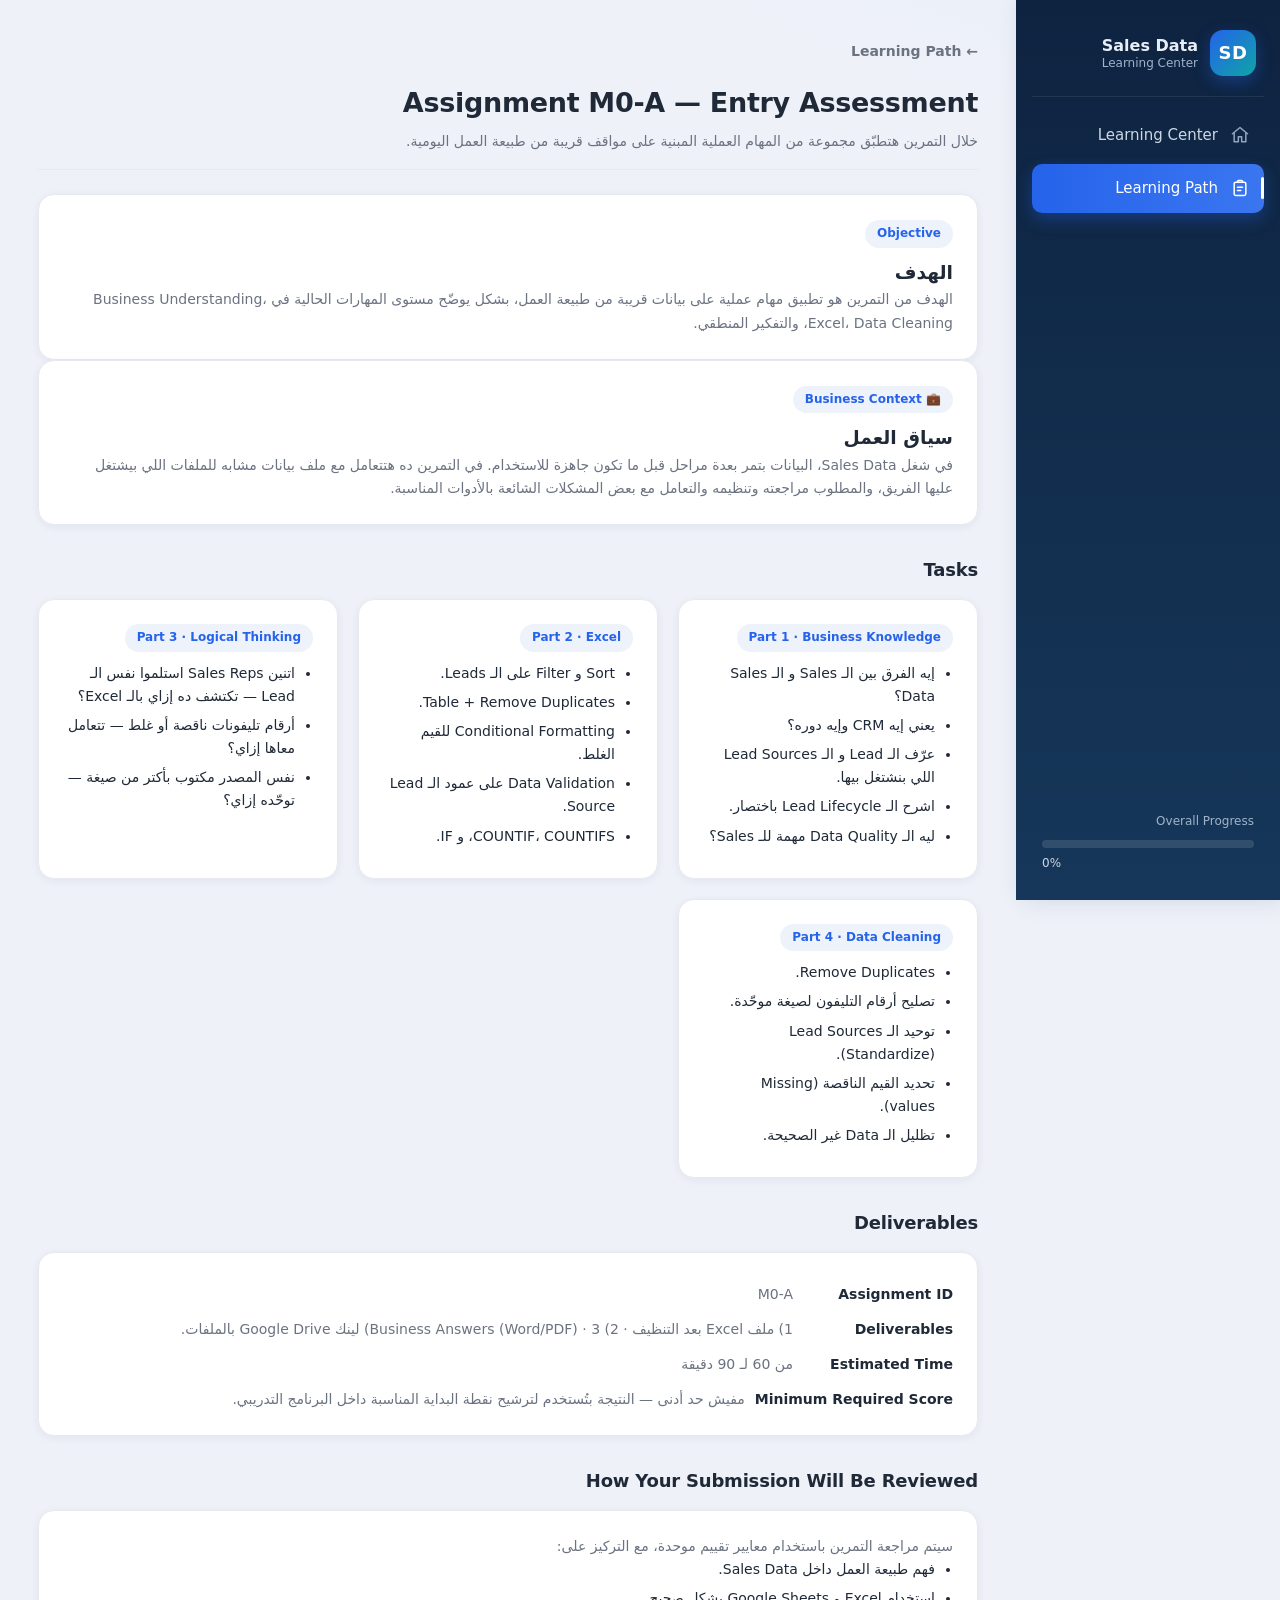
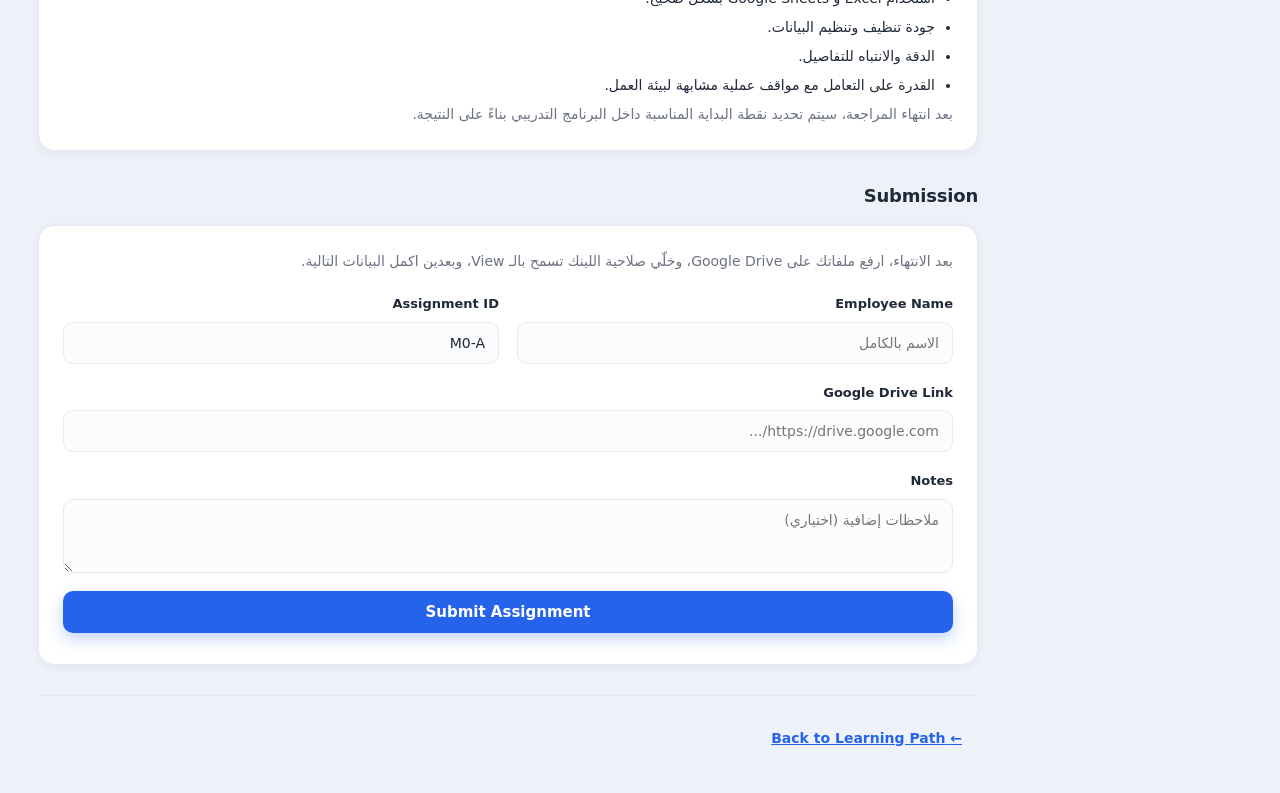
==== assignment_M0.html @ 6c22815f "Initial commit: Sales Data Training Academy" ====
<!DOCTYPE html>
<html lang="ar" dir="rtl">
<head>
  <meta charset="UTF-8" />
  <meta name="viewport" content="width=device-width, initial-scale=1.0" />
  <title>Assignment M0-A — Submission · Sales Data</title>
  <link rel="icon" href="favicon.svg" type="image/svg+xml" />
  <link rel="stylesheet" href="styles.css" />
</head>
<body>

  <!-- ============ MOBILE TOP BAR ============ -->
  <header class="topbar">
    <button class="menu-btn" id="menuBtn" aria-label="Open menu" aria-expanded="false" aria-controls="sidebar">☰</button>
    <span class="topbar-logo">SD</span>
    <span class="topbar-title">Sales Data — Learning Center</span>
  </header>

  <div class="layout">

    <!-- ============ SIDEBAR ============ -->
    <aside class="sidebar" id="sidebar">
      <div class="brand">
        <div class="brand-logo">SD</div>
        <div class="brand-text">
          <strong>Sales Data</strong>
          <span>Learning Center</span>
        </div>
      </div>

      <nav class="nav" aria-label="Main">
        <a class="nav-item" href="index.html">
          <span class="nav-ico" aria-hidden="true">
            <svg viewBox="0 0 24 24" fill="none" stroke="currentColor" stroke-width="1.8" stroke-linecap="round" stroke-linejoin="round"><path d="M3 10.5 12 3l9 7.5"/><path d="M5 9.5V20h5v-6h4v6h5V9.5"/></svg>
          </span>
          <span class="nav-label">Learning Center</span>
        </a>
        <a class="nav-item active" href="learning_path.html">
          <span class="nav-ico" aria-hidden="true">
            <svg viewBox="0 0 24 24" fill="none" stroke="currentColor" stroke-width="1.8" stroke-linecap="round" stroke-linejoin="round"><rect x="5" y="5" width="14" height="16" rx="2"/><path d="M9 5V4.2A1.2 1.2 0 0 1 10.2 3h3.6A1.2 1.2 0 0 1 15 4.2V5"/><path d="M9 11h6"/><path d="M9 15h4"/></svg>
          </span>
          <span class="nav-label">Learning Path</span>
        </a>
      </nav>

      <div class="sidebar-foot">
        <div class="foot-progress">
          <div class="foot-label">Overall Progress</div>
          <div class="progress-bar"><span style="width:0%"></span></div>
          <div class="foot-percent">0%</div>
        </div>
      </div>
    </aside>

    <div class="backdrop" id="backdrop"></div>

    <!-- ============ MAIN CONTENT ============ -->
    <main class="content">

      <a class="back-link" href="learning_path.html" aria-label="Back to Learning Path">← Learning Path</a>

      <div class="page-head reveal">
        <h1>Assignment M0-A — Entry Assessment</h1>
        <p class="muted">خلال التمرين هتطبّق مجموعة من المهام العملية المبنية على مواقف قريبة من طبيعة العمل اليومية.</p>
      </div>

      <!-- Objective -->
      <div class="card reveal">
        <span class="part-tag">Objective</span>
        <h3>الهدف</h3>
        <p class="muted" style="font-size:14px">
          الهدف من التمرين هو تطبيق مهام عملية على بيانات قريبة من طبيعة العمل،
          بشكل يوضّح مستوى المهارات الحالية في Business Understanding، Excel،
          Data Cleaning، والتفكير المنطقي.
        </p>
      </div>

      <!-- Business Scenario -->
      <div class="card reveal">
        <span class="part-tag">💼 Business Context</span>
        <h3>سياق العمل</h3>
        <p class="muted" style="font-size:14px">
          في شغل Sales Data، البيانات بتمر بعدة مراحل قبل ما تكون جاهزة للاستخدام.
          في التمرين ده هتتعامل مع ملف بيانات مشابه للملفات اللي بيشتغل عليها الفريق،
          والمطلوب مراجعته وتنظيمه والتعامل مع بعض المشكلات الشائعة بالأدوات المناسبة.
        </p>
      </div>

      <!-- Tasks -->
      <h2 class="block-title">Tasks</h2>
      <div class="cards-grid">
        <div class="card assess-card reveal">
          <span class="part-tag">Part 1 · Business Knowledge</span>
          <ul class="assess-list">
            <li>إيه الفرق بين الـ Sales و الـ Sales Data؟</li>
            <li>يعني إيه CRM وإيه دوره؟</li>
            <li>عرّف الـ Lead و الـ Lead Sources اللي بنشتغل بيها.</li>
            <li>اشرح الـ Lead Lifecycle باختصار.</li>
            <li>ليه الـ Data Quality مهمة للـ Sales؟</li>
          </ul>
        </div>
        <div class="card assess-card reveal">
          <span class="part-tag">Part 2 · Excel</span>
          <ul class="assess-list">
            <li>Sort و Filter على الـ Leads.</li>
            <li>Table + Remove Duplicates.</li>
            <li>Conditional Formatting للقيم الغلط.</li>
            <li>Data Validation على عمود الـ Lead Source.</li>
            <li>COUNTIF، COUNTIFS، و IF.</li>
          </ul>
        </div>
        <div class="card assess-card reveal">
          <span class="part-tag">Part 3 · Logical Thinking</span>
          <ul class="assess-list">
            <li>اتنين Sales Reps استلموا نفس الـ Lead — تكتشف ده إزاي بالـ Excel؟</li>
            <li>أرقام تليفونات ناقصة أو غلط — تتعامل معاها إزاي؟</li>
            <li>نفس المصدر مكتوب بأكتر من صيغة — توحّده إزاي؟</li>
          </ul>
        </div>
        <div class="card assess-card reveal">
          <span class="part-tag">Part 4 · Data Cleaning</span>
          <ul class="assess-list">
            <li>Remove Duplicates.</li>
            <li>تصليح أرقام التليفون لصيغة موحّدة.</li>
            <li>توحيد الـ Lead Sources (Standardize).</li>
            <li>تحديد القيم الناقصة (Missing values).</li>
            <li>تظليل الـ Data غير الصحيحة.</li>
          </ul>
        </div>
      </div>

      <!-- Deliverables + meta -->
      <h2 class="block-title">Deliverables</h2>
      <div class="card reveal">
        <div class="detail-list">
          <div class="detail-row"><span class="detail-label">Assignment ID</span><span class="detail-value">M0-A</span></div>
          <div class="detail-row"><span class="detail-label">Deliverables</span><span class="detail-value">1) ملف Excel بعد التنظيف · 2) Business Answers (Word/PDF) · 3) لينك Google Drive بالملفات.</span></div>
          <div class="detail-row"><span class="detail-label">Estimated Time</span><span class="detail-value">من 60 لـ 90 دقيقة</span></div>
          <div class="detail-row"><span class="detail-label">Minimum Required Score</span><span class="detail-value">مفيش حد أدنى — النتيجة بتُستخدم لترشيح نقطة البداية المناسبة داخل البرنامج التدريبي.</span></div>
        </div>
      </div>

      <!-- ============================================================
           Employees see the review CRITERIA only — not the point split.
           INTERNAL rubric (managers only — for the future Manager Review page):
             Business Knowledge 20 · Excel Skills 35 · Data Cleaning 25 · Logical Thinking 20 · Total 100
           Do NOT display the point distribution to employees.
           ============================================================ -->
      <h2 class="block-title">How Your Submission Will Be Reviewed</h2>
      <div class="card reveal">
        <p class="muted" style="font-size:14px">سيتم مراجعة التمرين باستخدام معايير تقييم موحدة، مع التركيز على:</p>
        <ul class="assess-list">
          <li>فهم طبيعة العمل داخل Sales Data.</li>
          <li>استخدام Excel و Google Sheets بشكل صحيح.</li>
          <li>جودة تنظيف وتنظيم البيانات.</li>
          <li>الدقة والانتباه للتفاصيل.</li>
          <li>القدرة على التعامل مع مواقف عملية مشابهة لبيئة العمل.</li>
        </ul>
        <p class="muted" style="font-size:14px">بعد انتهاء المراجعة، سيتم تحديد نقطة البداية المناسبة داخل البرنامج التدريبي بناءً على النتيجة.</p>
      </div>

      <!-- Submission -->
      <h2 class="block-title">Submission</h2>
      <div class="card form-card reveal" id="submitForm">
        <p class="muted" style="margin-bottom:4px">
          بعد الانتهاء، ارفع ملفاتك على Google Drive، وخلّي صلاحية اللينك تسمح بالـ View،
          وبعدين اكمل البيانات التالية.
        </p>

        <!--
          ============================================================
          This form posts to Google Sheets via Apps Script.
          Config lives in script.js → GOOGLE_SHEETS_WEB_APP_URL.
          On success it redirects to submission_success.html.
          ============================================================
        -->
        <form id="assignmentForm" class="form-grid">
          <div class="field">
            <label for="empName">Employee Name</label>
            <input type="text" id="empName" placeholder="الاسم بالكامل" />
          </div>
          <div class="field">
            <label for="assignId">Assignment ID</label>
            <!-- Fixed to M0-A on this page. -->
            <input type="text" id="assignId" value="M0-A" readonly />
          </div>
          <div class="field field-full">
            <label for="subLink">Google Drive Link</label>
            <input type="url" id="subLink" placeholder="https://drive.google.com/..." />
          </div>
          <div class="field field-full">
            <label for="notes">Notes</label>
            <textarea id="notes" rows="3" placeholder="ملاحظات إضافية (اختياري)"></textarea>
          </div>
          <div class="field field-full">
            <button type="submit" class="btn btn-primary">Submit Assignment</button>
            <span class="form-msg" id="formMsg" role="status" aria-live="polite"></span>
          </div>
        </form>
      </div>

      <div class="page-actions reveal">
        <a class="btn btn-ghost" href="learning_path.html">← Back to Learning Path</a>
      </div>

    </main>
  </div>

  <script src="script.js"></script>
</body>
</html>
---- styles.css ----
/* ============================================================
   Sales Data Team — Training Portal
   styles.css  (plain CSS, no frameworks)
   ============================================================ */

:root {
  --bg: #eef1f8;
  --surface: #ffffff;
  --sidebar: #0e2340;
  --sidebar-2: #16375a;
  --primary: #2563eb;
  --primary-dark: #1d4ed8;
  --accent: #0ea5a5;
  --text: #1f2937;
  --muted: #6b7280;
  --border: #e6e9f0;
  --success: #16a34a;
  --warn: #d97706;
  --danger: #dc2626;
  --shadow-sm: 0 2px 8px rgba(15, 37, 64, 0.06);
  --shadow: 0 8px 24px rgba(15, 37, 64, 0.08);
  --shadow-lg: 0 16px 40px rgba(15, 37, 64, 0.14);
  --radius: 16px;
  --radius-sm: 10px;
  --ease: cubic-bezier(.22, .61, .36, 1);
}

* { box-sizing: border-box; margin: 0; padding: 0; }

html { scroll-behavior: smooth; }

body {
  font-family: "Segoe UI", Tahoma, "Cairo", system-ui, Arial, sans-serif;
  background:
    radial-gradient(1200px 600px at 100% -10%, #e3ebfb 0%, transparent 60%),
    var(--bg);
  color: var(--text);
  line-height: 1.65;
  -webkit-font-smoothing: antialiased;
}

/* ---------- Layout ---------- */
.layout { display: flex; min-height: 100vh; }

.content {
  flex: 1;
  padding: 34px 38px;
  overflow-x: hidden;
  max-width: 1200px;
  margin: 0 auto;
  width: 100%;
}

/* ---------- Sidebar ---------- */
.sidebar {
  width: 264px;
  flex-shrink: 0;
  background: linear-gradient(180deg, var(--sidebar), var(--sidebar-2));
  color: #e8eef7;
  display: flex;
  flex-direction: column;
  padding: 22px 16px;
  position: sticky;
  top: 0;
  height: 100vh;
  box-shadow: 6px 0 24px rgba(14, 35, 64, 0.12);
  z-index: 20;
}

.brand {
  display: flex; align-items: center; gap: 12px;
  padding: 8px 8px 20px;
  margin-bottom: 8px;
  border-bottom: 1px solid rgba(255, 255, 255, 0.08);
}
.brand-logo {
  width: 46px; height: 46px; border-radius: 13px;
  background: linear-gradient(135deg, var(--primary), var(--accent));
  display: grid; place-items: center;
  font-weight: 800; font-size: 18px; color: #fff;
  letter-spacing: .5px; object-fit: cover; flex-shrink: 0;
  box-shadow: 0 6px 16px rgba(37, 99, 235, 0.35);
}
.brand-text { display: flex; flex-direction: column; line-height: 1.25; }
.brand-text strong { font-size: 16px; }
.brand-text span { font-size: 12px; color: #9fb3cc; }

.nav { display: flex; flex-direction: column; gap: 4px; margin-top: 6px; }
.nav-item {
  display: flex; align-items: center; gap: 12px;
  background: transparent; border: none; cursor: pointer;
  color: #cdd8e6; text-align: right;
  padding: 12px 14px; border-radius: var(--radius-sm);
  font-size: 15px; font-family: inherit; position: relative;
  transition: background .18s var(--ease), color .18s, transform .12s;
}
.nav-item::before {
  content: ""; position: absolute; right: 0; top: 50%;
  transform: translateY(-50%) scaleY(0);
  width: 3px; height: 22px; border-radius: 3px;
  background: #fff; transition: transform .2s var(--ease);
}
.nav-item:hover { background: rgba(255, 255, 255, .07); color: #fff; }
.nav-item:hover .nav-ico { transform: scale(1.12); }
.nav-item.active {
  background: linear-gradient(90deg, var(--primary), #3b76f0);
  color: #fff; box-shadow: 0 6px 16px rgba(37, 99, 235, 0.35);
}
.nav-item.active::before { transform: translateY(-50%) scaleY(1); }
.nav-label { font-weight: 500; }
.nav-ico {
  width: 20px; height: 20px; flex-shrink: 0;
  display: grid; place-items: center;
  color: #93a6c0; transition: transform .18s var(--ease), color .18s;
}
.nav-ico svg { width: 20px; height: 20px; }
.nav-item:hover .nav-ico { transform: scale(1.08); color: #fff; }
.nav-item.active .nav-ico { color: #fff; }

.sidebar-foot { margin-top: auto; padding: 14px 10px 4px; }
.foot-label { font-size: 12px; color: #9fb3cc; margin-bottom: 8px; }
.foot-percent { font-size: 12px; color: #cdd8e6; margin-top: 6px; text-align: left; }
.progress-bar {
  height: 8px; background: rgba(255, 255, 255, .12);
  border-radius: 99px; overflow: hidden;
}
.progress-bar span {
  display: block; height: 100%;
  background: linear-gradient(90deg, var(--accent), var(--primary));
  border-radius: 99px;
  animation: growBar 1s var(--ease) both;
}
@keyframes growBar { from { width: 0 !important; } }

/* ---------- Top bar (mobile) ---------- */
.topbar {
  display: none;
  align-items: center; gap: 12px;
  background: linear-gradient(90deg, var(--sidebar), var(--sidebar-2));
  color: #fff; padding: 12px 16px;
  position: sticky; top: 0; z-index: 30;
  box-shadow: var(--shadow-sm);
}
.menu-btn {
  background: transparent; border: none; color: #fff;
  font-size: 22px; cursor: pointer; line-height: 1;
}
.topbar-logo {
  width: 32px; height: 32px; border-radius: 9px;
  background: linear-gradient(135deg, var(--primary), var(--accent));
  display: grid; place-items: center; font-weight: 800; font-size: 13px;
}
.topbar-title { font-weight: 600; font-size: 15px; }

.backdrop {
  display: none;
  position: fixed; inset: 0;
  background: rgba(6, 18, 34, .5);
  backdrop-filter: blur(2px);
  z-index: 25; opacity: 0; transition: opacity .25s;
}
.backdrop.show { display: block; opacity: 1; }

/* ---------- Sections ---------- */
.section { display: none; }
.section.active { display: block; }

.page-head {
  margin-bottom: 24px; padding-bottom: 16px;
  border-bottom: 1px solid var(--border);
}
.page-head h1 { font-size: 27px; letter-spacing: -0.3px; margin-bottom: 4px; }
.muted { color: var(--muted); font-size: 14px; }

/* ---------- Accessibility: visible keyboard focus ---------- */
:focus-visible { outline: none; }
.btn:focus-visible,
[data-submit-id]:focus-visible {
  outline: 3px solid rgba(37, 99, 235, .5);
  outline-offset: 2px;
}
.level-head:focus-visible {
  outline: none;
  box-shadow: inset 0 0 0 3px rgba(37, 99, 235, .45);
}
.nav-item:focus-visible,
.menu-btn:focus-visible {
  outline: 2px solid rgba(255, 255, 255, .7);
  outline-offset: 2px;
}
.field input:focus-visible,
.field select:focus-visible,
.field textarea:focus-visible { outline: none; }

/* ---------- Reveal animation ----------
   CSS-only entrance so content stays visible even if script.js fails to
   load (e.g. a transient 404 on static hosting). JS is NOT required. */
.reveal { animation: revealIn .5s var(--ease) both; }
@keyframes revealIn {
  from { opacity: 0; transform: translateY(14px); }
  to   { opacity: 1; transform: none; }
}
@media (prefers-reduced-motion: reduce) {
  html { scroll-behavior: auto; }
  .reveal { animation: none; opacity: 1; transform: none; }
  .ring, .track-fill, .progress-bar span { animation: none; }
}

/* ---------- Buttons ---------- */
.btn {
  border: none; cursor: pointer; font-family: inherit;
  font-size: 15px; padding: 12px 22px; border-radius: var(--radius-sm);
  font-weight: 600; position: relative; overflow: hidden;
  transition: transform .12s var(--ease), background .18s, box-shadow .2s, opacity .2s;
}
.btn:active { transform: translateY(1px) scale(.99); }
.btn-primary { background: var(--primary); color: #fff; box-shadow: 0 6px 16px rgba(37, 99, 235, .28); }
.btn-primary:hover { background: var(--primary-dark); box-shadow: 0 10px 24px rgba(37, 99, 235, .38); transform: translateY(-2px); }
.btn-light { background: rgba(255, 255, 255, .18); color: #fff; backdrop-filter: blur(4px); }
.btn-light:hover { background: rgba(255, 255, 255, .28); transform: translateY(-2px); }
.btn-ghost { background: #eef2fb; color: var(--primary); padding: 9px 16px; font-size: 14px; }
.btn-ghost:hover { background: var(--primary); color: #fff; transform: translateY(-1px); }
.btn:disabled,
.btn:disabled:hover {
  opacity: .55; cursor: not-allowed; transform: none;
  box-shadow: none; background: #eef2fb; color: var(--muted);
}

/* ---------- Cards ---------- */
.card {
  background: var(--surface);
  border: 1px solid var(--border);
  border-radius: var(--radius);
  padding: 24px;
  box-shadow: var(--shadow-sm);
  transition: transform .2s var(--ease), box-shadow .2s var(--ease);
}

.cards-grid {
  display: grid;
  grid-template-columns: repeat(auto-fit, minmax(270px, 1fr));
  gap: 20px;
}

/* ---------- Home Hero ---------- */
.hero {
  display: grid;
  grid-template-columns: 1.7fr 1fr;
  gap: 22px;
  margin-bottom: 24px;
}
.hero-text {
  background:
    radial-gradient(700px 300px at 90% 0%, rgba(14, 165, 165, .4), transparent 60%),
    linear-gradient(135deg, #123253, #1f4d7a);
  color: #fff; padding: 38px; border-radius: var(--radius);
  box-shadow: var(--shadow);
  position: relative; overflow: hidden;
}
.hero-eyebrow {
  display: inline-block; font-size: 12px; font-weight: 600;
  letter-spacing: .5px; text-transform: uppercase;
  color: #bfe3e3; background: rgba(255, 255, 255, .1);
  padding: 5px 12px; border-radius: 99px; margin-bottom: 14px;
}
.hero-text h1 { font-size: 27px; margin-bottom: 12px; letter-spacing: -0.3px; }
.hero-text p { color: #dbe6f2; margin-bottom: 22px; font-size: 15px; max-width: 52ch; }
.hero-actions { display: flex; gap: 12px; flex-wrap: wrap; }

.hero-card {
  background: var(--surface); border: 1px solid var(--border);
  border-radius: var(--radius); padding: 26px;
  box-shadow: var(--shadow);
  display: flex; flex-direction: column; align-items: center; text-align: center;
  transition: transform .2s var(--ease), box-shadow .2s var(--ease);
}
.hero-card:hover { transform: translateY(-4px); box-shadow: var(--shadow-lg); }
.hero-card h3 { font-size: 14px; color: var(--muted); margin-bottom: 16px; text-transform: uppercase; letter-spacing: .5px; }

.ring {
  --val: 0;
  width: 134px; height: 134px; border-radius: 50%;
  background:
    radial-gradient(farthest-side, #fff 78%, transparent 79% 100%),
    conic-gradient(var(--primary) calc(var(--val) * 1%), #e6ecf6 0);
  display: grid; place-items: center;
  margin-bottom: 12px;
  animation: spinIn 1.1s var(--ease) both;
}
@keyframes spinIn { from { background: radial-gradient(farthest-side, #fff 78%, transparent 79% 100%), conic-gradient(var(--primary) 0%, #e6ecf6 0); } }
.ring span { font-size: 27px; font-weight: 800; color: var(--sidebar); }

/* ---------- Home: KPI strip ---------- */
.kpi-strip {
  display: grid;
  grid-template-columns: repeat(auto-fit, minmax(180px, 1fr));
  gap: 16px; margin-bottom: 24px;
}
.kpi {
  background: var(--surface); border: 1px solid var(--border);
  border-radius: var(--radius); padding: 18px 20px;
  display: flex; align-items: center; gap: 14px;
  box-shadow: var(--shadow-sm);
  transition: transform .18s var(--ease), box-shadow .18s;
}
.kpi:hover { transform: translateY(-3px); box-shadow: var(--shadow); }
.kpi-ico {
  width: 46px; height: 46px; border-radius: 12px; flex-shrink: 0;
  display: grid; place-items: center; font-size: 22px;
  background: #eef2fb;
}
.kpi-val { font-size: 22px; font-weight: 800; color: var(--sidebar); line-height: 1.1; }
.kpi-label { font-size: 12px; color: var(--muted); }

/* ---------- Home: Continue card ---------- */
.continue-card {
  display: flex; align-items: center; gap: 24px;
  background: linear-gradient(120deg, #fff, #f5f8ff);
  border: 1px solid var(--border);
  border-radius: var(--radius); padding: 26px 28px;
  box-shadow: var(--shadow-sm); margin-bottom: 24px;
  position: relative; overflow: hidden;
  transition: transform .2s var(--ease), box-shadow .2s;
}
.continue-card::before {
  content: ""; position: absolute; inset: 0 auto 0 0; width: 5px;
  background: linear-gradient(180deg, var(--primary), var(--accent));
}
.continue-card:hover { transform: translateY(-3px); box-shadow: var(--shadow); }
.continue-left { flex: 1; }
.continue-tag {
  display: inline-block; font-size: 12px; font-weight: 700;
  color: var(--primary); background: #eaf0fe;
  padding: 4px 12px; border-radius: 99px; margin-bottom: 10px;
}
.continue-left h2 { font-size: 20px; margin-bottom: 6px; }
.continue-actions { display: flex; gap: 10px; margin-top: 16px; flex-wrap: wrap; }
.continue-actions .btn-light { background: #eef2fb; color: var(--primary); }
.continue-actions .btn-light:hover { background: #e0e8fb; }

.mini-ring {
  --val: 0; width: 96px; height: 96px; border-radius: 50%; flex-shrink: 0;
  background:
    radial-gradient(farthest-side, #fff 76%, transparent 77% 100%),
    conic-gradient(var(--accent) calc(var(--val) * 1%), #e6ecf6 0);
  display: grid; place-items: center;
}
.mini-ring span { font-size: 20px; font-weight: 800; color: var(--sidebar); }

/* ---------- Info cards ---------- */
.info-card:hover { transform: translateY(-4px); box-shadow: var(--shadow); }
.info-card .card-ico {
  font-size: 24px; margin-bottom: 12px;
  width: 48px; height: 48px; border-radius: 12px;
  display: grid; place-items: center; background: #eef2fb;
}
.info-card h3 { font-size: 17px; margin-bottom: 8px; }
.info-card p { color: var(--muted); font-size: 14px; }
.steps { padding-inline-start: 18px; color: var(--muted); font-size: 14px; }
.steps li { margin-bottom: 5px; }
.steps strong { color: var(--text); }

/* ---------- Training Levels ---------- */
.levels { display: grid; gap: 16px; }
.level-card {
  background: var(--surface); border: 1px solid var(--border);
  border-radius: var(--radius); box-shadow: var(--shadow-sm);
  overflow: hidden;
  transition: box-shadow .2s var(--ease), border-color .2s, transform .12s;
}
.level-card:hover { box-shadow: var(--shadow); border-color: #d3ddef; }
.level-head {
  display: flex; align-items: center; gap: 16px;
  padding: 18px 22px; cursor: pointer; user-select: none;
}
.level-badge {
  min-width: 54px; height: 54px; border-radius: 14px;
  background: linear-gradient(135deg, #eef2fb, #e2e9fb); color: var(--primary);
  display: grid; place-items: center;
  font-weight: 800; font-size: 15px; text-align: center;
  transition: transform .2s var(--ease);
}
.level-card:hover .level-badge { transform: scale(1.05); }
.level-card.open .level-badge { background: linear-gradient(135deg, var(--primary), var(--accent)); color: #fff; }
.level-head-text { flex: 1; }
.level-head-text h3 { font-size: 17px; }
.level-head-text p { font-size: 13px; color: var(--muted); }
.level-toggle { color: var(--muted); font-size: 20px; transition: transform .25s var(--ease); }
.level-card.open .level-toggle { transform: rotate(180deg); color: var(--primary); }

.level-body {
  max-height: 0; overflow: hidden;
  padding: 0 22px;
  transition: max-height .35s var(--ease), padding .35s var(--ease);
}
.level-card.open .level-body {
  max-height: 4000px; padding: 4px 22px 24px;
  border-top: 1px solid var(--border);
}
.level-body h4 {
  font-size: 12px; text-transform: uppercase; letter-spacing: .6px;
  color: var(--primary); margin: 18px 0 6px;
}
.level-body ul { padding-inline-start: 18px; color: var(--text); font-size: 14px; }
.level-body li { margin-bottom: 3px; }
.level-body p { font-size: 14px; color: var(--text); }
.level-meta { display: flex; flex-wrap: wrap; gap: 10px; margin-top: 18px; }
.pill {
  font-size: 12px; padding: 6px 13px; border-radius: 99px;
  background: #f1f4fa; color: var(--muted); font-weight: 600;
}
.pill.pass { background: #e7f6ee; color: var(--success); }
.pill.time { background: #fdf3e7; color: var(--warn); }

/* ---------- Assignments ---------- */
.assign-grid {
  display: grid;
  grid-template-columns: repeat(auto-fill, minmax(300px, 1fr));
  gap: 20px;
  margin-bottom: 30px;
}
.assign-card {
  background: var(--surface); border: 1px solid var(--border);
  border-radius: var(--radius); box-shadow: var(--shadow-sm);
  padding: 0 22px 20px; display: flex; flex-direction: column;
  position: relative; overflow: hidden;
  transition: transform .2s var(--ease), box-shadow .2s var(--ease), border-color .2s;
}
.assign-card:hover { transform: translateY(-5px); box-shadow: var(--shadow-lg); border-color: #d3ddef; }
.assign-accent { height: 5px; margin: 0 -22px 18px; }
.diff-easy   .assign-accent { background: linear-gradient(90deg, #16a34a, #4ade80); }
.diff-medium .assign-accent { background: linear-gradient(90deg, #d97706, #fbbf24); }
.diff-hard   .assign-accent { background: linear-gradient(90deg, #dc2626, #f87171); }

.assign-top { display: flex; align-items: center; gap: 8px; margin-bottom: 12px; }
.assign-num {
  width: 38px; height: 38px; border-radius: 11px; flex-shrink: 0;
  display: grid; place-items: center; font-weight: 800; font-size: 14px;
  background: linear-gradient(135deg, #123253, #1f4d7a); color: #fff;
}
.assign-id {
  font-weight: 700; color: var(--primary);
  background: #eef2fb; padding: 5px 10px; border-radius: 8px; font-size: 13px;
}
.diff {
  margin-inline-start: auto;
  font-size: 12px; font-weight: 700; padding: 5px 11px; border-radius: 99px;
}
.diff.easy { background: #e7f6ee; color: var(--success); }
.diff.medium { background: #fdf3e7; color: var(--warn); }
.diff.hard { background: #fdeaea; color: var(--danger); }

.assign-card h3 { font-size: 15px; margin-bottom: 8px; }
.assign-obj { font-size: 14px; color: var(--muted); margin-bottom: 14px; flex: 1; }
.assign-detail { font-size: 13px; margin-bottom: 6px; display: flex; gap: 7px; align-items: baseline; }
.assign-detail strong { color: var(--text); }
.assign-foot {
  display: flex; justify-content: space-between; align-items: center;
  margin-top: 16px; padding-top: 15px; border-top: 1px solid var(--border);
}
.assign-time { font-size: 12px; color: var(--muted); font-weight: 600; }

/* ---------- Submission form ---------- */
.form-card h2 { font-size: 20px; margin-bottom: 4px; }
.form-grid {
  display: grid; grid-template-columns: 1fr 1fr; gap: 18px; margin-top: 20px;
}
.field { display: flex; flex-direction: column; gap: 7px; }
.field-full { grid-column: 1 / -1; }
.field label { font-size: 13px; font-weight: 600; color: var(--text); }
.field input, .field select, .field textarea {
  font-family: inherit; font-size: 14px;
  padding: 12px 13px; border: 1px solid var(--border);
  border-radius: var(--radius-sm); background: #fbfcfe; color: var(--text);
  transition: border .18s, box-shadow .18s, background .18s;
}
.field input:hover, .field select:hover, .field textarea:hover { border-color: #cbd6ea; }
.field input:focus, .field select:focus, .field textarea:focus {
  outline: none; border-color: var(--primary); background: #fff;
  box-shadow: 0 0 0 4px rgba(37, 99, 235, .12);
}
.field textarea { resize: vertical; }
.form-msg { margin-inline-start: 14px; font-size: 14px; font-weight: 600; }

/* ---------- Progress ---------- */
.stat-grid {
  display: grid;
  grid-template-columns: repeat(auto-fit, minmax(190px, 1fr));
  gap: 20px; margin-bottom: 24px;
}
.stat-card { text-align: center; }
.stat-card:hover { transform: translateY(-4px); box-shadow: var(--shadow); }
.stat-ico {
  font-size: 24px; width: 52px; height: 52px; margin: 0 auto;
  display: grid; place-items: center; border-radius: 14px; background: #eef2fb;
}
.stat-val { font-size: 30px; font-weight: 800; color: var(--sidebar); margin: 10px 0 2px; }
.stat-label { font-size: 13px; color: var(--muted); }

.track { display: grid; gap: 10px; margin-top: 16px; }
.track-row {
  display: flex; align-items: center; gap: 14px;
  padding: 14px 16px; border: 1px solid var(--border);
  border-radius: var(--radius-sm); background: #fbfcfe;
  transition: background .18s, border-color .18s, transform .12s;
}
.track-row:hover { background: #f4f7fd; transform: translateX(-3px); }
.track-row.current { border-color: #bcd0f7; background: #f2f7ff; }
.track-dot {
  width: 30px; height: 30px; border-radius: 50%; flex-shrink: 0;
  display: grid; place-items: center; font-size: 13px; color: #fff; font-weight: 700;
}
.track-dot.done { background: var(--success); }
.track-dot.current { background: var(--primary); box-shadow: 0 0 0 4px rgba(37, 99, 235, .18); }
.track-dot.locked { background: #cbd5e1; font-size: 11px; }
.track-main { flex: 1; min-width: 0; }
.track-line { display: flex; align-items: center; justify-content: space-between; gap: 10px; margin-bottom: 8px; }
.track-name { font-size: 14px; font-weight: 500; }
.track-status { font-size: 12px; font-weight: 700; white-space: nowrap; }
.track-status.done { color: var(--success); }
.track-status.current { color: var(--primary); }
.track-status.locked { color: var(--muted); }
.track-bar { height: 7px; background: #e6ecf6; border-radius: 99px; overflow: hidden; }
.track-fill { display: block; height: 100%; border-radius: 99px; animation: growBar 1s var(--ease) both; }
.track-fill.done { background: linear-gradient(90deg, #16a34a, #4ade80); }
.track-fill.current { background: linear-gradient(90deg, var(--accent), var(--primary)); }
.track-fill.locked { background: #cbd5e1; }

/* ---------- Resources ---------- */
.res-card { display: flex; flex-direction: column; }
.res-card:hover { transform: translateY(-4px); box-shadow: var(--shadow); }
.res-ico {
  font-size: 24px; margin-bottom: 12px;
  width: 48px; height: 48px; border-radius: 12px;
  display: grid; place-items: center; background: #eef2fb;
}
.res-card h3 { font-size: 16px; margin-bottom: 6px; }
.res-card p { font-size: 14px; color: var(--muted); flex: 1; margin-bottom: 16px; }

/* ---------- Responsive ---------- */
@media (max-width: 980px) {
  .hero { grid-template-columns: 1fr; }
  .continue-card { flex-direction: column; text-align: center; align-items: stretch; }
  .continue-right { display: flex; justify-content: center; }
  .continue-actions { justify-content: center; }
}

@media (max-width: 720px) {
  .topbar { display: flex; }
  .content { padding: 18px 16px; }
  .form-grid { grid-template-columns: 1fr; }
  .page-head h1 { font-size: 23px; }
  .hero-text { padding: 28px 24px; }
  .hero-text h1 { font-size: 23px; }

  .sidebar {
    position: fixed; top: 0; right: 0; z-index: 26;
    height: 100vh;
    transform: translateX(105%);
    transition: transform .3s var(--ease);
  }
  .sidebar.open { transform: translateX(0); box-shadow: -8px 0 40px rgba(6, 18, 34, .4); }
}

@media (max-width: 420px) {
  .assign-grid { grid-template-columns: 1fr; }
  .hero-actions .btn, .continue-actions .btn { width: 100%; }
}

/* ============================================================
   MODULE 0 — ENTRY ASSESSMENT (additive; reuses design tokens)
   Nothing above this line is modified.
   ============================================================ */

/* Entry Assessment launcher card (Training section, Module 0 only) */
.entry-module .level-head { cursor: default; }
.entry-pill { background: #eaf0fe; color: var(--primary); }
.entry-cta {
  padding: 0 22px 22px;
  display: flex; align-items: center; justify-content: space-between;
  gap: 16px; flex-wrap: wrap;
}
.entry-note { flex: 1; min-width: 220px; margin: 0; }

/* Back link */
.back-link {
  display: inline-flex; align-items: center; gap: 6px;
  background: none; border: none; cursor: pointer; font-family: inherit;
  color: var(--muted); font-size: 14px; font-weight: 600;
  padding: 6px 0; margin-bottom: 12px;
  transition: color .15s;
}
.back-link:hover { color: var(--primary); }

/* Callout / intro box */
.callout {
  background: linear-gradient(120deg, #fff, #f5f8ff);
  border: 1px solid var(--border);
  border-radius: var(--radius); padding: 22px 24px;
  box-shadow: var(--shadow-sm); margin-bottom: 22px;
  position: relative; overflow: hidden;
}
.callout::before {
  content: ""; position: absolute; inset: 0 auto 0 0; width: 5px;
  background: linear-gradient(180deg, var(--primary), var(--accent));
}
.callout h3 { font-size: 16px; margin-bottom: 8px; }
.callout p { font-size: 14px; color: var(--muted); margin-bottom: 6px; }
.callout p:last-child { margin-bottom: 0; }

/* Section subheading inside a page */
.block-title {
  font-size: 18px; margin: 30px 0 14px; letter-spacing: -0.2px;
}

/* Assessment part cards */
.assess-card { display: flex; flex-direction: column; }
.assess-card:hover { transform: translateY(-4px); box-shadow: var(--shadow); }
.part-tag {
  display: inline-block; align-self: flex-start;
  font-size: 12px; font-weight: 700; color: var(--primary);
  background: #eef2fb; padding: 4px 12px; border-radius: 99px; margin-bottom: 10px;
}
.assess-card h3 { font-size: 16px; margin-bottom: 10px; }
.assess-list { padding-inline-start: 18px; color: var(--text); font-size: 14px; }
.assess-list li { margin-bottom: 6px; }

/* Detail rows (Assignment meta) */
.detail-list { display: grid; gap: 12px; margin-top: 6px; }
.detail-row { display: flex; gap: 10px; font-size: 14px; align-items: baseline; }
.detail-row .detail-label {
  min-width: 150px; font-weight: 700; color: var(--text); flex-shrink: 0;
}
.detail-row .detail-value { color: var(--muted); }

/* Data tables (rubric + placement) */
.table-wrap { overflow-x: auto; border-radius: var(--radius-sm); border: 1px solid var(--border); }
.data-table { width: 100%; border-collapse: collapse; font-size: 14px; min-width: 420px; }
.data-table th, .data-table td {
  padding: 12px 16px; text-align: right; border-bottom: 1px solid var(--border);
}
.data-table thead th {
  background: #f4f7fd; color: var(--text); font-weight: 700;
  font-size: 13px; white-space: nowrap;
}
.data-table tbody tr:last-child td { border-bottom: none; }
.data-table tbody tr:hover { background: #f9fbfe; }
.data-table .total-row td { font-weight: 800; color: var(--sidebar); background: #eef2fb; }
.data-table .band { font-weight: 700; color: var(--primary); white-space: nowrap; }
.data-table .band-top { color: var(--success); }

/* Manager notes (internal, collapsed by default) */
.manager-notes {
  margin-top: 30px; border: 1px dashed #c9b48a;
  border-radius: var(--radius); background: #fdfbf4;
  padding: 4px 20px; overflow: hidden;
}
.manager-notes > summary {
  cursor: pointer; list-style: none; padding: 16px 0;
  font-weight: 700; color: #8a6d1f; font-size: 15px;
  display: flex; align-items: center; gap: 10px;
}
.manager-notes > summary::-webkit-details-marker { display: none; }
.manager-notes > summary::before { content: "🔒"; }
.manager-notes > summary::after {
  content: "▾"; margin-inline-start: auto; transition: transform .2s var(--ease);
}
.manager-notes[open] > summary::after { transform: rotate(180deg); }
.manager-notes .mn-body { padding: 4px 0 20px; }
.manager-notes .mn-tag {
  display: inline-block; font-size: 11px; font-weight: 700;
  text-transform: uppercase; letter-spacing: .5px;
  color: #8a6d1f; background: #f3e7c4; padding: 3px 10px;
  border-radius: 99px; margin-bottom: 12px;
}
.manager-notes h4 { font-size: 14px; color: #7a5f18; margin: 16px 0 6px; }
.manager-notes ul { padding-inline-start: 18px; font-size: 14px; color: var(--text); }
.manager-notes li { margin-bottom: 5px; }

.section-actions { margin-top: 26px; display: flex; gap: 12px; flex-wrap: wrap; }

@media (max-width: 720px) {
  .detail-row { flex-direction: column; gap: 2px; }
  .detail-row .detail-label { min-width: 0; }
}

/* ============================================================
   ENTRY: TEAM SELECTION (Learning Center) — additive
   ============================================================ */
.portal-hidden { display: none; }
.entry-hidden { display: none; }

.entry {
  min-height: 100vh; display: grid; place-items: center;
  padding: 48px 20px;
  background:
    radial-gradient(1000px 500px at 50% -10%, #e3ebfb 0%, transparent 60%),
    var(--bg);
}
.entry-wrap { width: 100%; max-width: 920px; text-align: center; }
.entry-brand {
  display: inline-flex; align-items: center; gap: 12px; margin-bottom: 26px;
}
.entry-brand-text { display: flex; flex-direction: column; line-height: 1.2; text-align: right; }
.entry-brand-text strong { font-size: 16px; color: var(--sidebar); }
.entry-brand-text span { font-size: 12px; color: var(--muted); }
.entry-title { font-size: 30px; letter-spacing: -0.3px; margin-bottom: 8px; }
.entry-sub { color: var(--muted); font-size: 15px; margin-bottom: 34px; }

.team-grid {
  display: grid; grid-template-columns: repeat(auto-fit, minmax(240px, 1fr));
  gap: 20px; text-align: right;
}
.team-card {
  background: var(--surface); border: 1px solid var(--border);
  border-radius: var(--radius); padding: 26px;
  box-shadow: var(--shadow-sm);
  display: flex; flex-direction: column; align-items: flex-start;
  transition: transform .2s var(--ease), box-shadow .2s var(--ease), border-color .2s;
}
.team-card:hover { transform: translateY(-4px); box-shadow: var(--shadow); border-color: #d3ddef; }
.team-card.is-soon { opacity: .72; }
.team-card.is-soon:hover { transform: none; box-shadow: var(--shadow-sm); border-color: var(--border); }
.team-ico {
  width: 52px; height: 52px; border-radius: 14px; margin-bottom: 12px;
  display: grid; place-items: center; font-size: 24px; background: #eef2fb;
}
.team-card h3 { font-size: 18px; margin-bottom: 6px; }
.team-card p { font-size: 14px; color: var(--muted); flex: 1; margin-bottom: 14px; }
.team-status {
  font-size: 12px; font-weight: 700; padding: 5px 12px;
  border-radius: 99px; margin-bottom: 16px;
}
.team-status.available { background: #e7f6ee; color: var(--success); }
.team-status.soon { background: #f1f4fa; color: var(--muted); }
.team-open { align-self: stretch; }

/* ============================================================
   LOCKED / COMING SOON states — additive
   ============================================================ */
.locked-module { opacity: .72; }
.locked-module .level-head { cursor: default; }
.locked-badge { background: #eef1f6; color: var(--muted); }
.locked-pill { background: #f1f4fa; color: var(--muted); }

.assign-card.locked { opacity: .78; }
.assign-card.locked:hover { transform: none; box-shadow: var(--shadow-sm); border-color: var(--border); }
.assign-card.locked .assign-accent { background: #e2e7f0; }
.assign-num.locked-num { background: #cbd5e1; }
.assign-card.locked .diff.locked-pill { background: #f1f4fa; color: var(--muted); }

@media (max-width: 480px) {
  .entry-title { font-size: 25px; }
}

/* ============================================================
   MULTI-PAGE NAVIGATION — additive
   ============================================================ */
/* Sidebar items and back links are real <a> links in the multi-page build. */
.nav-item, .back-link, a.team-open { text-decoration: none; }
a.nav-item { color: #cdd8e6; }

/* Page-level action row at the bottom of a content page */
.page-actions {
  margin-top: 30px; padding-top: 22px; border-top: 1px solid var(--border);
  display: flex; gap: 12px; flex-wrap: wrap; align-items: center;
}
.page-actions .spacer { flex: 1; }

/* ============================================================
   CONFIRMATION PAGE (submission_success.html) — additive
   ============================================================ */
.success-screen {
  min-height: 100vh; display: grid; place-items: center; padding: 48px 20px;
  background:
    radial-gradient(1000px 500px at 50% -10%, #e3ebfb 0%, transparent 60%),
    var(--bg);
}
.success-card {
  background: var(--surface); border: 1px solid var(--border);
  border-radius: var(--radius); box-shadow: var(--shadow);
  padding: 46px 40px; max-width: 560px; width: 100%; text-align: center;
}
.success-badge {
  width: 86px; height: 86px; border-radius: 50%;
  background: #e7f6ee; color: var(--success);
  display: grid; place-items: center; font-size: 42px;
  margin: 0 auto 22px;
  animation: popIn .4s var(--ease) both;
}
@keyframes popIn { from { transform: scale(.6); opacity: 0; } }
.success-card h1 { font-size: 26px; letter-spacing: -0.3px; margin-bottom: 10px; }
.success-card p { color: var(--muted); font-size: 15px; margin-bottom: 6px; }
.success-status {
  display: inline-block; margin: 16px 0 26px;
  font-size: 13px; font-weight: 700; color: var(--warn);
  background: #fdf3e7; padding: 6px 14px; border-radius: 99px;
}
.success-actions { display: flex; gap: 12px; justify-content: center; flex-wrap: wrap; }
.success-brand {
  display: inline-flex; align-items: center; gap: 10px; margin-bottom: 24px;
}
.success-brand .brand-logo { width: 40px; height: 40px; border-radius: 11px; font-size: 15px; }

@media (prefers-reduced-motion: reduce) {
  .success-badge { animation: none; }
}

/* ============================================================
   MODULE PAGE TEMPLATE — reusable across all modules
   Header + section framework. Content changes per module;
   layout stays identical. Hide a section with the `hidden`
   attribute on its <section class="module-section" hidden>.
   ============================================================ */
.module-header {
  background: var(--surface); border: 1px solid var(--border);
  border-radius: var(--radius); box-shadow: var(--shadow-sm);
  padding: 24px 26px; margin-bottom: 26px;
  position: relative; overflow: hidden;
}
.module-header::before {
  content: ""; position: absolute; inset: 0 auto 0 0; width: 5px;
  background: linear-gradient(180deg, var(--primary), var(--accent));
}
.module-header-top { display: flex; align-items: center; gap: 16px; margin-bottom: 16px; }
.module-badge {
  min-width: 56px; height: 56px; border-radius: 15px; flex-shrink: 0;
  display: grid; place-items: center; font-weight: 800; font-size: 16px;
  color: #fff; background: linear-gradient(135deg, #123253, #1f4d7a);
}
.module-heading { flex: 1; min-width: 0; }
.module-eyebrow {
  display: inline-block; font-size: 12px; font-weight: 700;
  text-transform: uppercase; letter-spacing: .5px;
  color: var(--primary); background: #eef2fb;
  padding: 3px 10px; border-radius: 99px; margin-bottom: 6px;
}
.module-heading h1 { font-size: 24px; letter-spacing: -0.3px; }
.module-meta { display: flex; flex-wrap: wrap; gap: 10px; margin-bottom: 14px; }
.meta-chip {
  font-size: 12px; font-weight: 600; color: var(--muted);
  background: #f1f4fa; padding: 6px 12px; border-radius: 99px;
}
.meta-chip.easy { background: #e7f6ee; color: var(--success); }
.meta-chip.medium { background: #fdf3e7; color: var(--warn); }
.meta-chip.hard { background: #fdeaea; color: var(--danger); }
.module-progress { height: 8px; background: #e6ecf6; border-radius: 99px; overflow: hidden; }
.module-progress span {
  display: block; height: 100%; border-radius: 99px;
  background: linear-gradient(90deg, var(--accent), var(--primary));
  animation: growBar 1s var(--ease) both;
}

/* Each numbered section of a module page. */
.module-section { margin: 0; }
.module-section[hidden] { display: none; }
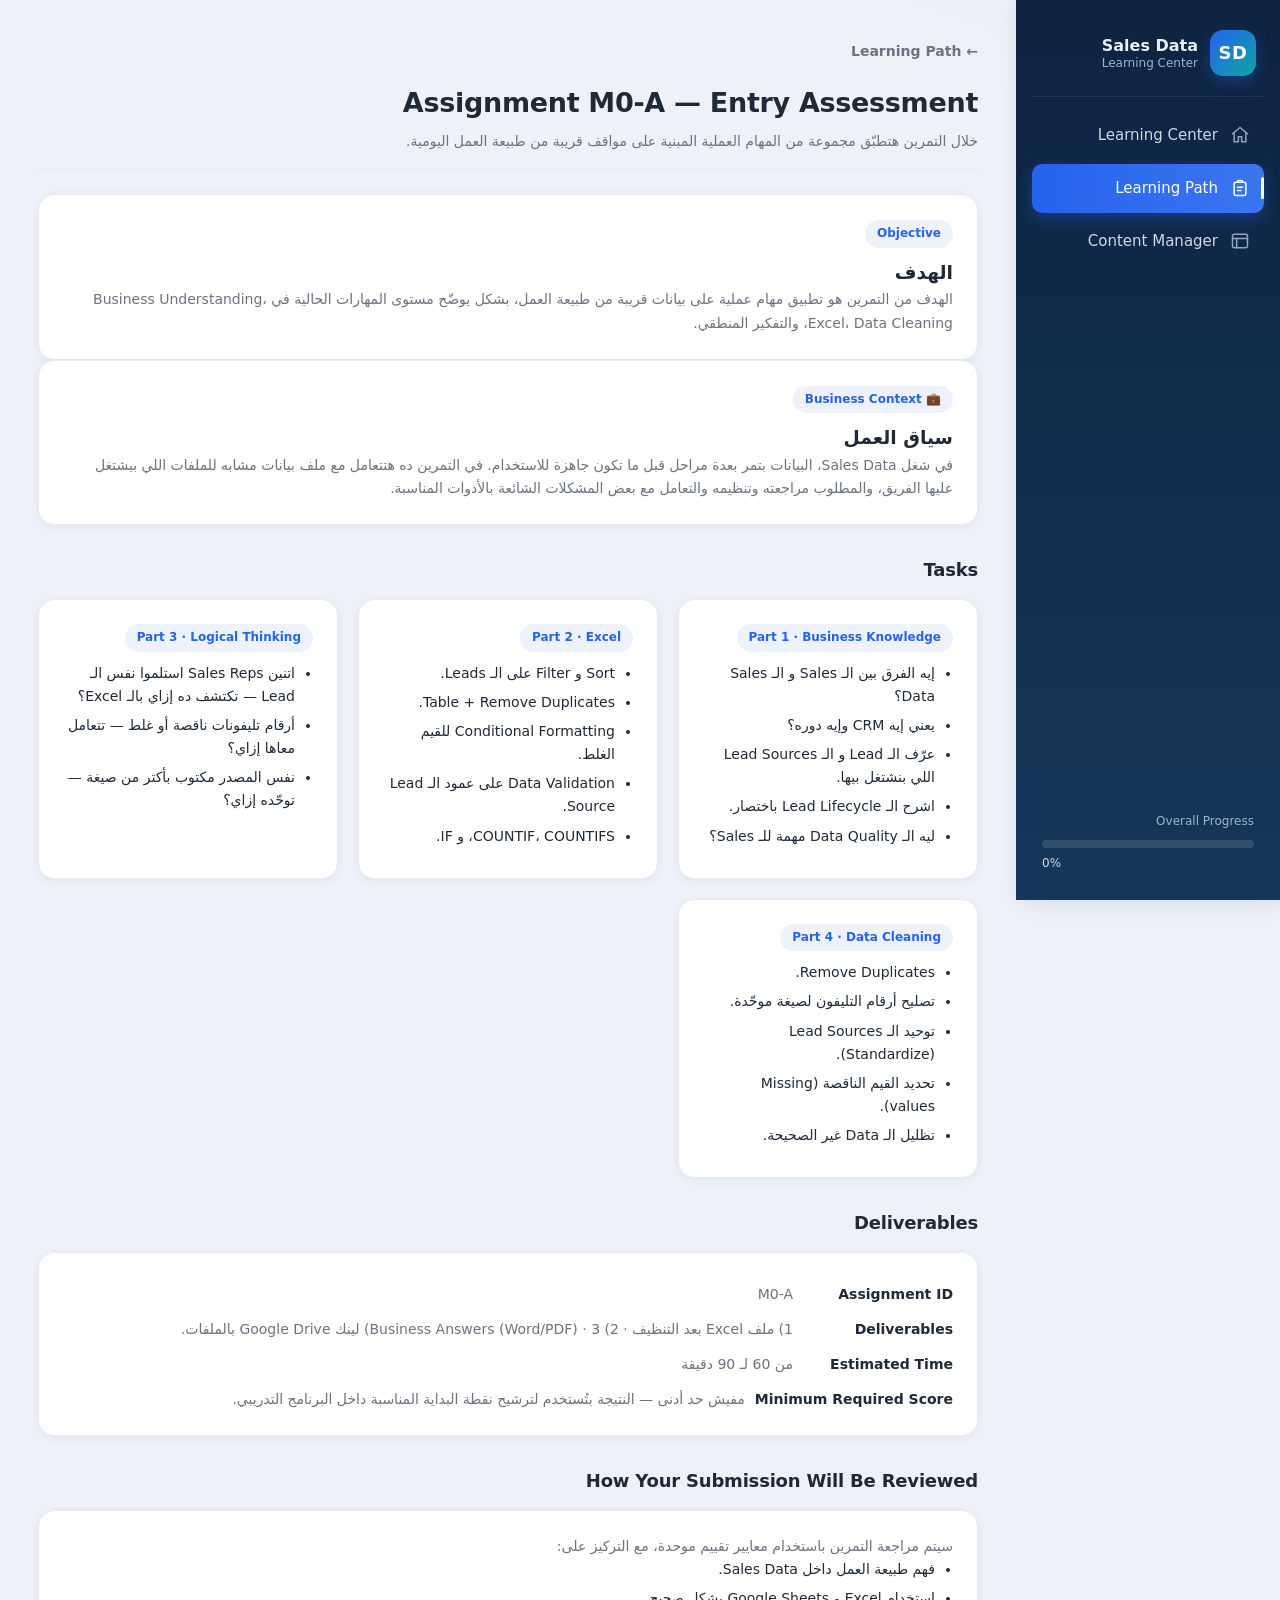
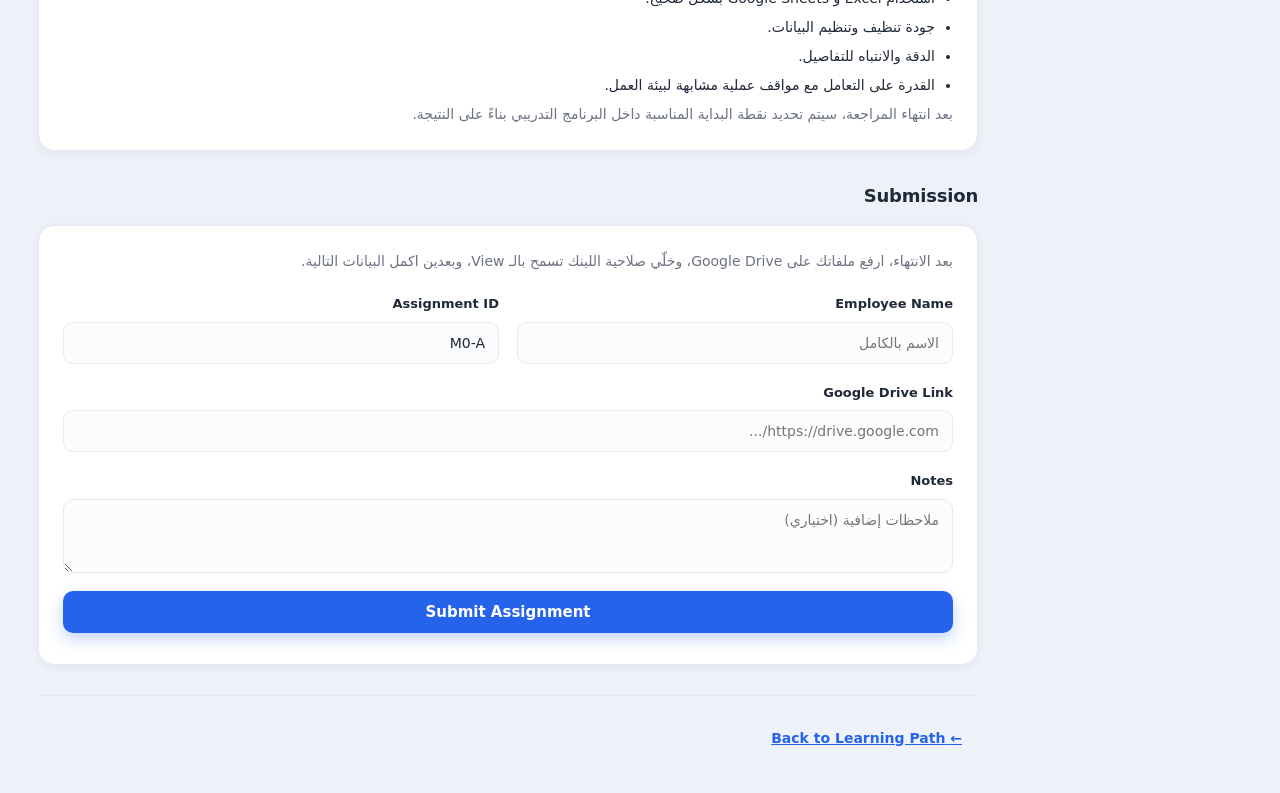
==== commit 032dfa48: "Add Content Manager; consolidate to repo root as single deploy source (remove DEPLOY/)" ====
--- a/assignment_M0.html
+++ b/assignment_M0.html
@@ -41,6 +41,12 @@
           </span>
           <span class="nav-label">Learning Path</span>
         </a>
+        <a class="nav-item" href="content_manager.html">
+          <span class="nav-ico" aria-hidden="true">
+            <svg viewBox="0 0 24 24" fill="none" stroke="currentColor" stroke-width="1.8" stroke-linecap="round" stroke-linejoin="round"><rect x="3" y="4" width="18" height="16" rx="2"/><path d="M3 9h18"/><path d="M8 20V9"/></svg>
+          </span>
+          <span class="nav-label">Content Manager</span>
+        </a>
       </nav>
 
       <div class="sidebar-foot">
--- a/styles.css
+++ b/styles.css
@@ -854,3 +854,146 @@
 /* Each numbered section of a module page. */
 .module-section { margin: 0; }
 .module-section[hidden] { display: none; }
+
+/* ============================================================
+   CONTENT MANAGER — additive (front-end only)
+   ============================================================ */
+.cm-toolbar {
+  display: flex; align-items: flex-end; justify-content: space-between;
+  gap: 16px; margin-bottom: 22px; flex-wrap: wrap;
+}
+.cm-academy-field { min-width: 240px; }
+.cm-academy-field label { font-size: 13px; font-weight: 600; margin-bottom: 6px; display: block; }
+
+/* ---- Content list ---- */
+.cm-list {
+  display: grid; grid-template-columns: repeat(auto-fill, minmax(280px, 1fr));
+  gap: 18px;
+}
+.cm-card {
+  background: var(--surface); border: 1px solid var(--border);
+  border-radius: var(--radius); box-shadow: var(--shadow-sm);
+  padding: 20px; display: flex; flex-direction: column;
+  transition: transform .2s var(--ease), box-shadow .2s var(--ease), border-color .2s;
+}
+.cm-card:hover { transform: translateY(-4px); box-shadow: var(--shadow); border-color: #d3ddef; }
+.cm-card-top { display: flex; align-items: center; justify-content: space-between; margin-bottom: 12px; }
+.cm-num {
+  width: 40px; height: 40px; border-radius: 11px; display: grid; place-items: center;
+  font-weight: 800; font-size: 14px; color: #fff;
+  background: linear-gradient(135deg, #123253, #1f4d7a);
+}
+.cm-status { font-size: 12px; font-weight: 700; padding: 5px 11px; border-radius: 99px; }
+.cm-status.is-pub { background: #e7f6ee; color: var(--success); }
+.cm-status.is-draft { background: #fdf3e7; color: var(--warn); }
+.cm-card-title { font-size: 16px; margin-bottom: 2px; }
+.cm-card-sub { font-size: 13px; color: var(--muted); margin-bottom: 12px; }
+.cm-card-meta { display: flex; gap: 14px; font-size: 12px; color: var(--muted); font-weight: 600; margin-bottom: 6px; }
+.cm-card-updated { font-size: 12px; color: var(--muted); margin-bottom: 14px; }
+.cm-card-actions {
+  display: flex; flex-wrap: wrap; gap: 8px; margin-top: auto;
+  padding-top: 14px; border-top: 1px solid var(--border);
+}
+.cm-card-actions .btn { padding: 7px 12px; font-size: 13px; }
+.cm-danger { color: var(--danger); }
+.cm-danger:hover { background: var(--danger); color: #fff; }
+
+.cm-empty {
+  grid-column: 1 / -1; text-align: center; padding: 48px 20px;
+  background: var(--surface); border: 1px dashed var(--border); border-radius: var(--radius);
+}
+.cm-empty-ico { font-size: 34px; margin-bottom: 10px; }
+.cm-empty h3 { font-size: 17px; margin-bottom: 6px; }
+
+/* ---- Slide-over panel ---- */
+.cm-overlay {
+  position: fixed; inset: 0; background: rgba(6, 18, 34, .5);
+  backdrop-filter: blur(2px); opacity: 0; visibility: hidden;
+  transition: opacity .25s var(--ease), visibility .25s; z-index: 40;
+}
+.cm-overlay.show { opacity: 1; visibility: visible; }
+
+.cm-panel {
+  position: fixed; top: 0; bottom: 0; left: 0;
+  width: min(680px, 94vw); background: var(--bg);
+  box-shadow: 8px 0 40px rgba(6, 18, 34, .35);
+  display: flex; flex-direction: column;
+  transform: translateX(-100%); transition: transform .3s var(--ease);
+  z-index: 41;
+}
+.cm-panel.open { transform: none; }
+.cm-panel-head {
+  display: flex; align-items: center; justify-content: space-between;
+  padding: 20px 24px; border-bottom: 1px solid var(--border); background: var(--surface);
+}
+.cm-panel-head h2 { font-size: 19px; }
+.cm-close {
+  background: #eef2fb; border: none; cursor: pointer; color: var(--muted);
+  width: 34px; height: 34px; border-radius: 9px; font-size: 15px;
+  transition: background .15s, color .15s;
+}
+.cm-close:hover { background: var(--danger); color: #fff; }
+.cm-panel-body { flex: 1; overflow-y: auto; padding: 22px 24px; }
+.cm-panel-foot {
+  display: flex; align-items: center; gap: 10px;
+  padding: 16px 24px; border-top: 1px solid var(--border); background: var(--surface);
+}
+
+.cm-group { margin-bottom: 26px; }
+.cm-group-title {
+  font-size: 13px; text-transform: uppercase; letter-spacing: .6px;
+  color: var(--primary); margin-bottom: 14px;
+  padding-bottom: 8px; border-bottom: 1px solid var(--border);
+}
+
+/* ---- Faux rich-text toolbar + editor ---- */
+.cm-faux-toolbar { display: flex; flex-wrap: wrap; gap: 6px; margin-bottom: 8px; }
+.cm-faux-toolbar button {
+  font-family: inherit; font-size: 13px; font-weight: 600; cursor: pointer;
+  background: #eef2fb; color: var(--primary); border: 1px solid var(--border);
+  padding: 6px 11px; border-radius: 8px; transition: background .15s, color .15s;
+}
+.cm-faux-toolbar button:hover { background: var(--primary); color: #fff; }
+.cm-editor {
+  width: 100%; font-family: inherit; font-size: 14px; line-height: 1.7;
+  padding: 14px; border: 1px solid var(--border); border-radius: var(--radius-sm);
+  background: #fbfcfe; color: var(--text); resize: vertical; min-height: 200px;
+  transition: border .18s, box-shadow .18s, background .18s;
+}
+.cm-editor:focus { outline: none; border-color: var(--primary); background: #fff; box-shadow: 0 0 0 4px rgba(37, 99, 235, .12); }
+.cm-hint { font-size: 12px; color: var(--muted); margin-top: 8px; }
+.cm-hint code { background: #eef2fb; padding: 1px 6px; border-radius: 5px; font-size: 12px; }
+
+.cm-savedraft { background: #eef2fb; color: var(--primary); }
+.cm-savedraft:hover { background: #e0e8fb; }
+
+/* ---- Preview modal ---- */
+.cm-preview-overlay {
+  position: fixed; inset: 0; background: rgba(6, 18, 34, .55);
+  backdrop-filter: blur(2px); display: none; z-index: 50;
+  padding: 32px 20px; overflow-y: auto;
+}
+.cm-preview-overlay.show { display: grid; place-items: start center; }
+.cm-preview {
+  background: var(--bg); border-radius: var(--radius); box-shadow: var(--shadow-lg);
+  width: 100%; max-width: 780px; overflow: hidden;
+}
+.cm-preview-head {
+  display: flex; align-items: center; justify-content: space-between;
+  padding: 16px 22px; background: var(--surface); border-bottom: 1px solid var(--border);
+  position: sticky; top: 0;
+}
+.cm-preview-tag {
+  font-size: 12px; font-weight: 700; text-transform: uppercase; letter-spacing: .5px;
+  color: var(--primary); background: #eef2fb; padding: 4px 12px; border-radius: 99px;
+}
+.cm-preview-body { padding: 24px; }
+.cm-rendered h3 { font-size: 18px; margin: 6px 0 8px; }
+.cm-rendered h4 { font-size: 13px; text-transform: uppercase; letter-spacing: .5px; color: var(--primary); margin: 14px 0 6px; }
+.cm-rendered p { font-size: 14px; margin-bottom: 8px; }
+.cm-rendered ul, .cm-rendered ol { padding-inline-start: 20px; margin-bottom: 8px; font-size: 14px; }
+.cm-rendered li { margin-bottom: 4px; }
+
+@media (max-width: 720px) {
+  .cm-panel-body .form-grid { grid-template-columns: 1fr; }
+}
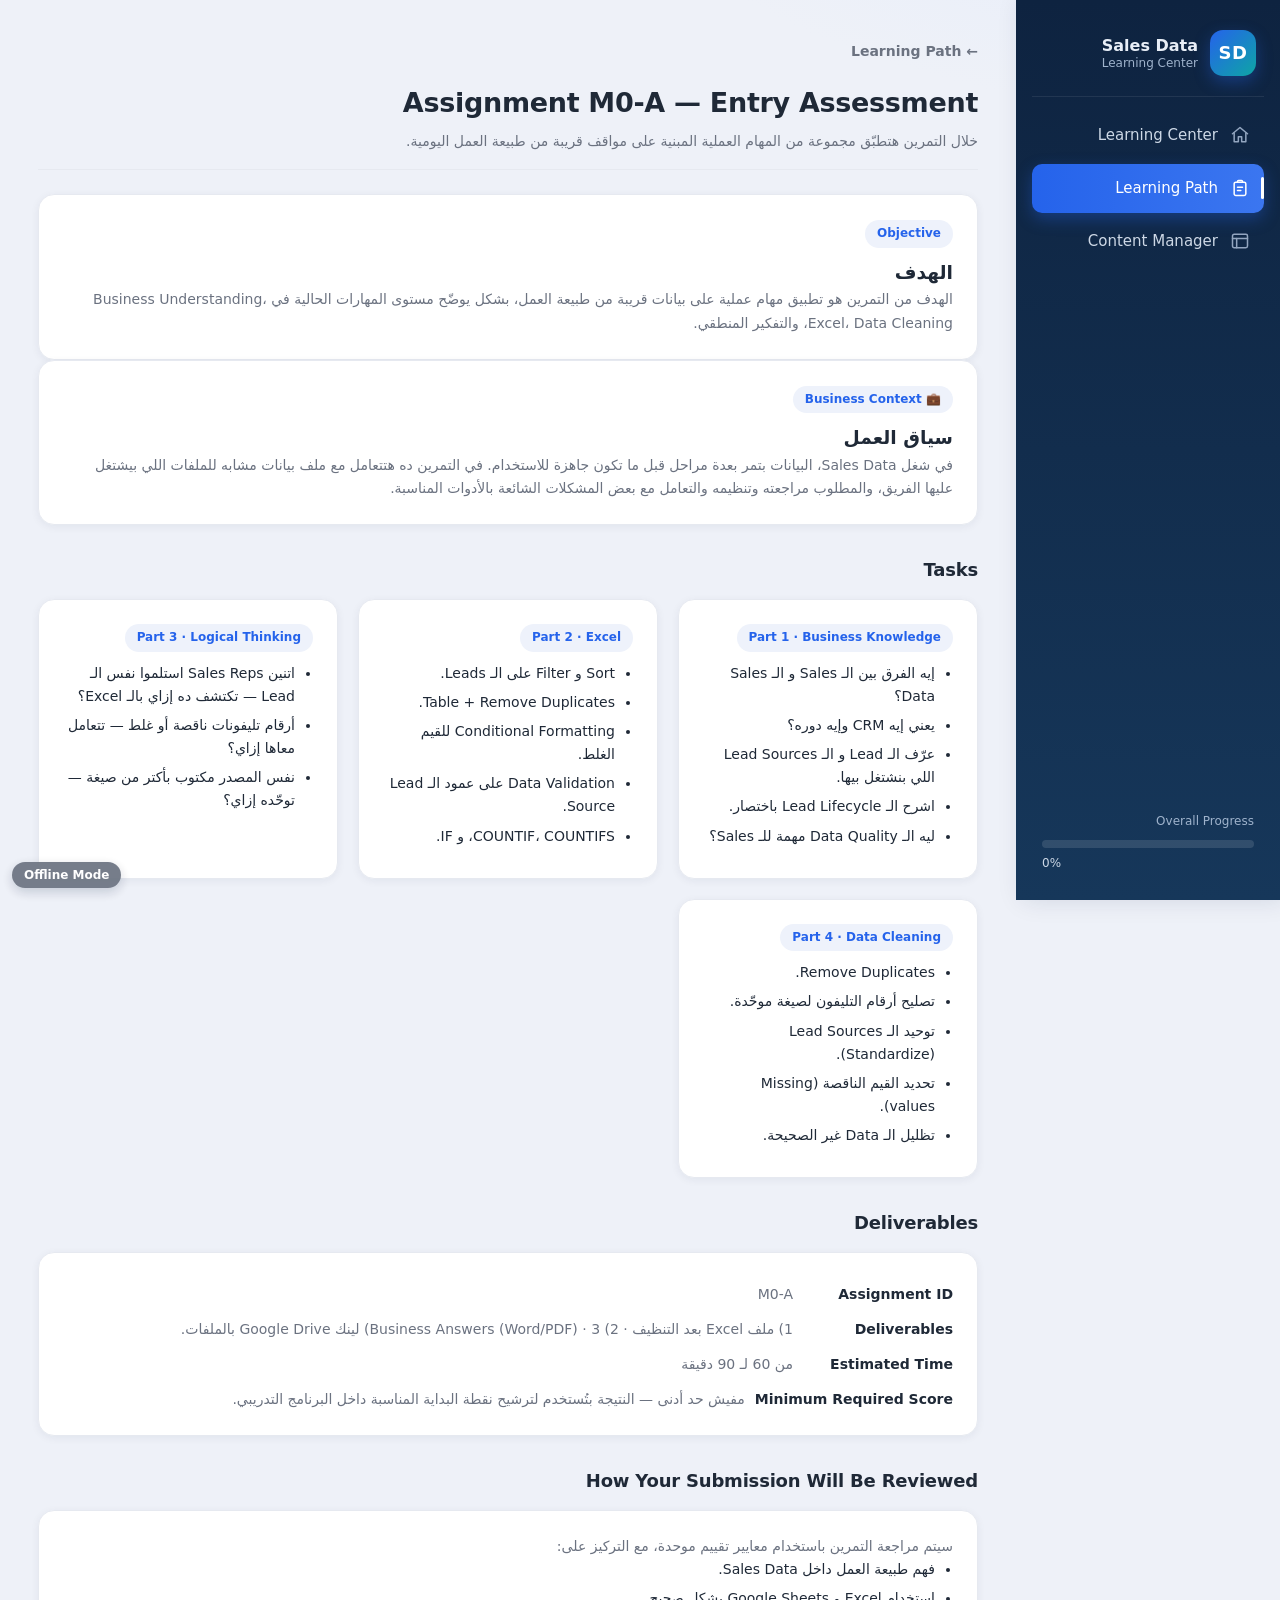
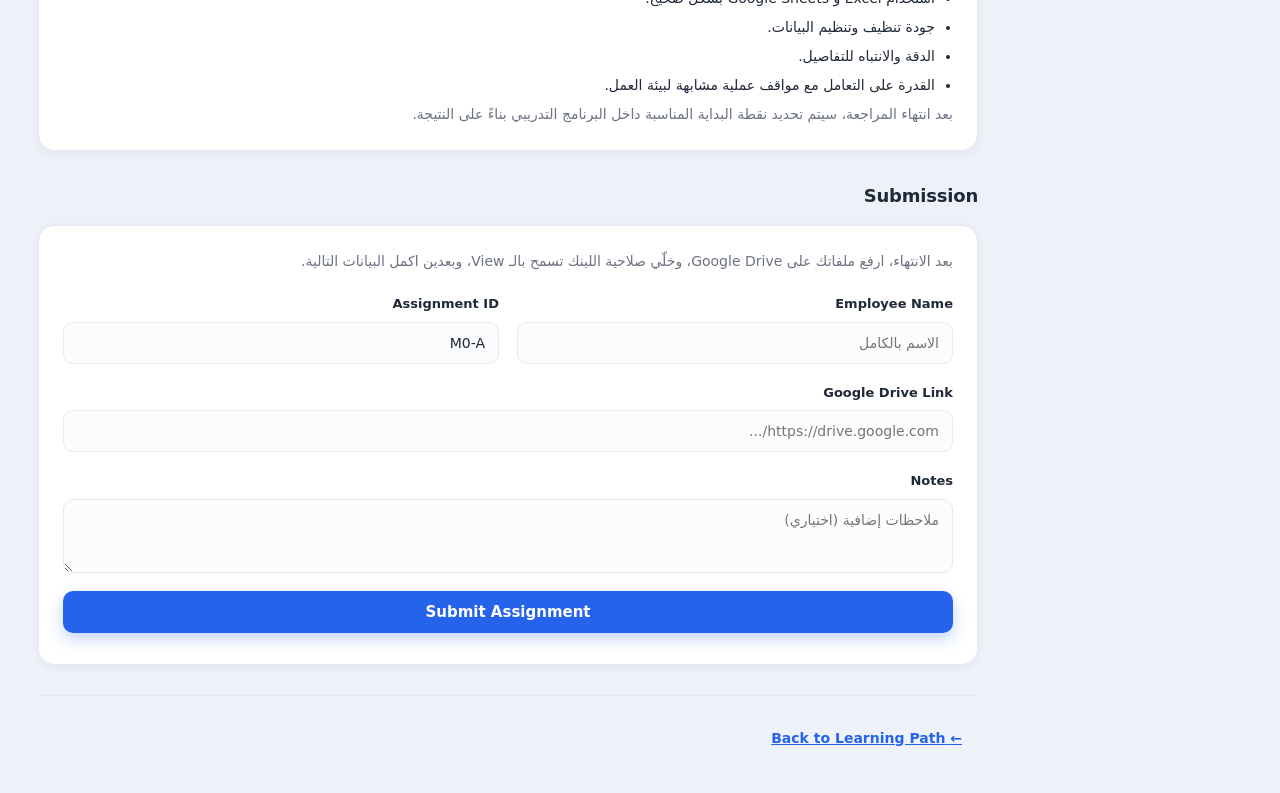
==== commit 1f221393: "Identity: temporary employee identification (swappable provider) Adds a lightweight "who is using th" ====
--- a/assignment_M0.html
+++ b/assignment_M0.html
@@ -35,7 +35,7 @@
           </span>
           <span class="nav-label">Learning Center</span>
         </a>
-        <a class="nav-item active" href="learning_path.html">
+        <a class="nav-item active" href="learning_path.html?team=sales-data">
           <span class="nav-ico" aria-hidden="true">
             <svg viewBox="0 0 24 24" fill="none" stroke="currentColor" stroke-width="1.8" stroke-linecap="round" stroke-linejoin="round"><rect x="5" y="5" width="14" height="16" rx="2"/><path d="M9 5V4.2A1.2 1.2 0 0 1 10.2 3h3.6A1.2 1.2 0 0 1 15 4.2V5"/><path d="M9 11h6"/><path d="M9 15h4"/></svg>
           </span>
@@ -63,7 +63,7 @@
     <!-- ============ MAIN CONTENT ============ -->
     <main class="content">
 
-      <a class="back-link" href="learning_path.html" aria-label="Back to Learning Path">← Learning Path</a>
+      <a class="back-link" href="learning_path.html?team=sales-data" aria-label="Back to Learning Path">← Learning Path</a>
 
       <div class="page-head reveal">
         <h1>Assignment M0-A — Entry Assessment</h1>
@@ -175,9 +175,10 @@
 
         <!--
           ============================================================
-          This form posts to Google Sheets via Apps Script.
-          Config lives in script.js → GOOGLE_SHEETS_WEB_APP_URL.
-          On success it redirects to submission_success.html.
+          This form saves the submission to Supabase (submissions table)
+          via the API layer in supabase.js (SB.insertSubmission).
+          Config lives in supabase.js. On success it redirects to
+          submission_success.html.
           ============================================================
         -->
         <form id="assignmentForm" class="form-grid">
@@ -212,6 +213,8 @@
     </main>
   </div>
 
+  <script src="identity.js"></script>
+  <script src="supabase.js"></script>
   <script src="script.js"></script>
 </body>
 </html>
--- a/styles.css
+++ b/styles.css
@@ -120,6 +120,12 @@
 .sidebar-foot { margin-top: auto; padding: 14px 10px 4px; }
 .foot-label { font-size: 12px; color: #9fb3cc; margin-bottom: 8px; }
 .foot-percent { font-size: 12px; color: #cdd8e6; margin-top: 6px; text-align: left; }
+
+/* Switch Team control (injected into the sidebar foot) */
+.switch-team-wrap { margin-top: 14px; padding-top: 14px; border-top: 1px solid rgba(255, 255, 255, .08); }
+.switch-team-current { font-size: 12px; color: #9fb3cc; margin-bottom: 8px; }
+.switch-team-current strong { color: #fff; }
+.switch-team { display: block; width: 100%; text-align: center; font-size: 14px; padding: 9px 12px; }
 .progress-bar {
   height: 8px; background: rgba(255, 255, 255, .12);
   border-radius: 99px; overflow: hidden;
@@ -707,6 +713,55 @@
 .entry-title { font-size: 30px; letter-spacing: -0.3px; margin-bottom: 8px; }
 .entry-sub { color: var(--muted); font-size: 15px; margin-bottom: 34px; }
 
+/* ---- Employee identification (Welcome screen) ---- */
+.identify-form {
+  max-width: 420px; margin: 0 auto; text-align: right;
+  background: var(--surface); border: 1px solid var(--border);
+  border-radius: var(--radius); padding: 22px 24px; box-shadow: var(--shadow-sm);
+}
+.identify-form .field { display: flex; flex-direction: column; gap: 7px; margin-bottom: 16px; }
+.identify-form label { font-size: 13px; font-weight: 600; color: var(--text); }
+.identify-form input, .identify-form select {
+  font-family: inherit; font-size: 14px; padding: 12px 13px;
+  border: 1px solid var(--border); border-radius: var(--radius-sm); background: #fbfcfe; color: var(--text);
+}
+.identify-form input:focus, .identify-form select:focus {
+  outline: none; border-color: var(--primary); background: #fff; box-shadow: 0 0 0 4px rgba(37, 99, 235, .12);
+}
+.identify-actions { display: flex; align-items: center; gap: 12px; }
+.identify-actions .btn { width: auto; }
+
+/* Employee chip on the Learning Center (after identification) */
+.entry-user {
+  display: flex; align-items: center; justify-content: space-between; gap: 12px; flex-wrap: wrap;
+  max-width: 420px; margin: 0 auto 22px; padding: 10px 14px;
+  background: var(--surface); border: 1px solid var(--border); border-radius: 999px; box-shadow: var(--shadow-sm);
+}
+.entry-user-info { display: flex; align-items: center; gap: 10px; }
+.entry-user-ico { font-size: 20px; }
+.entry-user-text { display: flex; flex-direction: column; line-height: 1.2; text-align: right; }
+.entry-user-text strong { font-size: 14px; color: var(--text); }
+.entry-user-text span { font-size: 12px; color: var(--muted); }
+.entry-user-switch { padding: 7px 14px; font-size: 13px; }
+
+/* Employee chip injected into the portal sidebar */
+.emp-chip {
+  display: flex; align-items: center; gap: 8px; margin: 10px 14px 4px; padding: 8px 10px;
+  background: rgba(255, 255, 255, .07); border: 1px solid rgba(255, 255, 255, .1); border-radius: 10px;
+}
+.emp-chip-ico { font-size: 16px; }
+.emp-chip-text { display: flex; flex-direction: column; line-height: 1.2; min-width: 0; flex: 1; text-align: right; }
+.emp-chip-text strong { font-size: 13px; color: #fff; overflow: hidden; text-overflow: ellipsis; white-space: nowrap; }
+.emp-chip-text span { font-size: 11px; color: #9fb3cc; }
+.emp-chip-switch {
+  flex-shrink: 0; width: 26px; height: 26px; border: none; border-radius: 7px; cursor: pointer;
+  background: rgba(255, 255, 255, .12); color: #fff; font-size: 14px;
+}
+.emp-chip-switch:hover { background: rgba(255, 255, 255, .22); }
+
+/* "Submitting as …" line in the assignment submission form */
+.lp-submit-as { font-size: 13px; color: var(--text); margin-bottom: 10px; }
+
 .team-grid {
   display: grid; grid-template-columns: repeat(auto-fit, minmax(240px, 1fr));
   gap: 20px; text-align: right;
@@ -858,6 +913,32 @@
 /* ============================================================
    CONTENT MANAGER — additive (front-end only)
    ============================================================ */
+/* ---- Export / Import toolbar ---- */
+.cm-io { display: flex; gap: 10px; align-items: center; flex-wrap: wrap; margin-bottom: 20px; }
+
+/* ---- Tabs ---- */
+.cm-tabs {
+  display: flex; gap: 4px; flex-wrap: wrap;
+  border-bottom: 1px solid var(--border); margin-bottom: 24px;
+}
+.cm-tab {
+  background: transparent; border: none; cursor: pointer; font-family: inherit;
+  font-size: 14px; font-weight: 600; color: var(--muted);
+  padding: 12px 16px; border-bottom: 2px solid transparent;
+  margin-bottom: -1px; display: inline-flex; align-items: center; gap: 8px;
+  transition: color .15s, border-color .15s;
+}
+.cm-tab:hover:not(:disabled) { color: var(--text); }
+.cm-tab.active { color: var(--primary); border-bottom-color: var(--primary); }
+.cm-tab:disabled { cursor: not-allowed; opacity: .7; }
+.cm-soon {
+  font-size: 10px; font-weight: 700; text-transform: uppercase; letter-spacing: .4px;
+  background: #f1f4fa; color: var(--muted); padding: 2px 7px; border-radius: 99px;
+}
+
+.cm-form-actions { display: flex; align-items: center; gap: 12px; margin-top: 18px; }
+.cm-list-heading { font-size: 15px; margin: 26px 0 14px; }
+
 .cm-toolbar {
   display: flex; align-items: flex-end; justify-content: space-between;
   gap: 16px; margin-bottom: 22px; flex-wrap: wrap;
@@ -886,6 +967,508 @@
 .cm-status { font-size: 12px; font-weight: 700; padding: 5px 11px; border-radius: 99px; }
 .cm-status.is-pub { background: #e7f6ee; color: var(--success); }
 .cm-status.is-draft { background: #fdf3e7; color: var(--warn); }
+.cm-status.is-locked { background: #eef1f6; color: var(--muted); }
+.cm-type { font-size: 12px; font-weight: 700; color: var(--primary); background: #eef2fb; padding: 4px 10px; border-radius: 99px; }
+
+/* ---- Lessons as child accordions inside a module (Learning Path) ---- */
+.lesson-acc { display: flex; flex-direction: column; gap: 8px; margin-top: 6px; }
+.lesson-acc-item {
+  border: 1px solid var(--border); border-radius: 10px; overflow: hidden;
+  background: #fbfcfe; transition: border-color .18s;
+}
+.lesson-acc-item.open { border-color: #bcd0f7; background: #fff; }
+.lesson-acc-head {
+  width: 100%; display: flex; align-items: center; justify-content: flex-start; gap: 10px;
+  background: transparent; border: none; cursor: pointer; font-family: inherit;
+  text-align: inherit; padding: 12px 14px;
+  transition: background .18s var(--ease);
+}
+.lesson-acc-head:hover { background: #f4f7fd; }
+.lesson-acc-head:focus-visible { outline: none; box-shadow: inset 0 0 0 2px rgba(37, 99, 235, .4); }
+.lesson-acc-title { font-size: 14px; font-weight: 600; color: var(--text); }
+.lesson-acc-caret { color: var(--muted); font-size: 11px; flex-shrink: 0; transition: transform .25s var(--ease); }
+.lesson-acc-item.open .lesson-acc-caret { transform: rotate(90deg); color: var(--primary); }
+.lesson-acc-body {
+  max-height: 0; overflow: hidden; padding: 0 14px;
+  transition: max-height .3s var(--ease), padding .3s var(--ease);
+}
+.lesson-acc-item.open .lesson-acc-body {
+  max-height: 6000px; padding: 4px 14px 14px; border-top: 1px solid var(--border);
+}
+@media (prefers-reduced-motion: reduce) {
+  .lesson-acc-caret, .lesson-acc-body { transition: none; }
+}
+/* Assignment shown under the lesson content (Learning Path) */
+.lesson-assignment { margin-top: 16px; padding-top: 14px; border-top: 1px dashed var(--border); }
+.lesson-assignment > h4 {
+  font-size: 13px; text-transform: uppercase; letter-spacing: .5px;
+  color: var(--primary); margin: 0 0 8px;
+}
+.lesson-assignment > p { font-size: 14px; margin: 10px 0 4px; }
+/* Assignment group inside the lesson editor (Content Manager) */
+.cm-asg { margin-top: 6px; padding-top: 14px; border-top: 1px dashed var(--border); }
+
+/* ---- Content Structure panel (Content Manager, Lessons tab) ---- */
+.cm-workspace { display: grid; grid-template-columns: 300px minmax(0, 1fr); gap: 20px; align-items: start; }
+@media (max-width: 900px) { .cm-workspace { grid-template-columns: 1fr; } }
+
+.cm-structure {
+  background: var(--surface); border: 1px solid var(--border);
+  border-radius: var(--radius); padding: 14px; box-shadow: var(--shadow-sm);
+  position: sticky; top: 16px; max-height: calc(100vh - 32px); overflow: auto;
+}
+.cm-tree-head {
+  display: flex; align-items: baseline; justify-content: space-between; gap: 8px;
+  padding: 2px 6px 12px; border-bottom: 1px solid var(--border); margin-bottom: 8px;
+}
+.cm-tree-academy { font-size: 15px; font-weight: 800; color: var(--text); }
+.cm-tree-sub { font-size: 11px; color: var(--muted); font-weight: 700; white-space: nowrap; }
+.cm-tree-modules, .cm-tree-lessons { list-style: none; margin: 0; padding: 0; }
+.cm-tree-module { margin-bottom: 2px; }
+.cm-tree-mod-head {
+  width: 100%; display: flex; align-items: center; gap: 8px;
+  background: transparent; border: none; cursor: pointer; font-family: inherit;
+  text-align: inherit; padding: 8px; border-radius: 8px; color: var(--text);
+  transition: background .15s var(--ease);
+}
+.cm-tree-mod-head:hover { background: #f4f7fd; }
+.cm-tree-caret { color: var(--muted); font-size: 12px; flex-shrink: 0; transition: transform .2s var(--ease); }
+.cm-tree-module.is-collapsed .cm-tree-caret { transform: rotate(-90deg); }
+.cm-tree-mod-title { flex: 1; font-size: 13px; font-weight: 700; overflow: hidden; text-overflow: ellipsis; white-space: nowrap; }
+.cm-tree-count { font-size: 11px; color: var(--muted); background: #eef2fb; border-radius: 99px; padding: 1px 8px; font-weight: 700; flex-shrink: 0; }
+.cm-tree-lessons { padding-inline-start: 16px; }
+.cm-tree-module.is-collapsed .cm-tree-lessons { display: none; }
+.cm-tree-lesson {
+  width: 100%; display: flex; align-items: center; gap: 8px;
+  background: transparent; border: none; cursor: pointer; font-family: inherit;
+  text-align: inherit; padding: 6px 8px; border-radius: 8px; color: var(--muted);
+  border-inline-start: 2px solid var(--border); transition: background .15s var(--ease), color .15s;
+}
+.cm-tree-lesson:hover { background: #f4f7fd; color: var(--text); }
+.cm-tree-lesson.is-selected { background: #eef2fb; color: var(--primary); font-weight: 700; border-inline-start-color: var(--primary); }
+.cm-tree-lesson-title { flex: 1; font-size: 12.5px; overflow: hidden; text-overflow: ellipsis; white-space: nowrap; }
+.cm-tree-dot { width: 8px; height: 8px; border-radius: 50%; flex-shrink: 0; background: var(--muted); }
+.cm-tree-dot.is-pub { background: var(--success); }
+.cm-tree-dot.is-draft { background: var(--warn); }
+.cm-tree-empty { font-size: 12px; color: var(--muted); padding: 8px; }
+
+/* ---- Lesson Activities editor (Content Manager) ---- */
+.cm-activities { margin-top: 6px; padding-top: 14px; border-top: 1px dashed var(--border); }
+.cm-act-list { display: flex; flex-direction: column; gap: 10px; margin-bottom: 14px; }
+.cm-act-card { border: 1px solid var(--border); border-radius: var(--radius-sm); padding: 12px 14px; background: #fbfcfe; }
+.cm-act-top { display: flex; align-items: center; gap: 8px; margin-bottom: 8px; flex-wrap: wrap; }
+.cm-act-type { font-size: 12px; font-weight: 700; color: var(--primary); background: #eef2fb; padding: 2px 10px; border-radius: 99px; }
+.cm-act-points { font-size: 12px; color: var(--muted); font-weight: 700; margin-inline-start: auto; }
+.cm-act-q { font-size: 14px; color: var(--text); margin-bottom: 10px; white-space: pre-wrap; }
+.cm-act-actions { display: flex; flex-wrap: wrap; gap: 6px; }
+.cm-act-actions .btn { padding: 6px 10px; font-size: 13px; }
+.cm-act-form { border: 1px solid var(--border); border-radius: var(--radius-sm); padding: 14px 16px; background: var(--surface); }
+.cm-choice-row { display: flex; align-items: center; gap: 8px; margin-bottom: 8px; }
+.cm-choice-row .cm-choice-correct { flex-shrink: 0; width: 18px; height: 18px; margin: 0; padding: 0; }
+.cm-choice-row .cm-choice-text { flex: 1; }
+.cm-choice-row .cm-choice-del { padding: 6px 11px; font-size: 13px; flex-shrink: 0; }
+
+/* ---- Lesson Activities (Learning Path, employee) ---- */
+.lp-activities { margin-top: 16px; padding-top: 14px; border-top: 1px dashed var(--border); }
+.lp-activities > h4 { font-size: 13px; text-transform: uppercase; letter-spacing: .5px; color: var(--primary); margin: 0 0 10px; }
+.lp-activity { background: #fbfcfe; border: 1px solid var(--border); border-radius: var(--radius-sm); padding: 12px 14px; margin-bottom: 10px; }
+.lp-act-q { font-size: 14px; font-weight: 600; color: var(--text); margin-bottom: 10px; }
+.lp-act-num { display: inline-block; background: var(--primary); color: #fff; font-size: 11px; font-weight: 700; border-radius: 6px; padding: 1px 7px; margin-inline-end: 6px; }
+.lp-act-points { font-size: 12px; color: var(--muted); font-weight: 700; margin-inline-start: 6px; }
+.lp-act-body { display: flex; flex-direction: column; gap: 8px; }
+.lp-act-option { display: flex; align-items: center; gap: 8px; font-size: 14px; color: var(--text); cursor: pointer; padding: 6px 8px; border-radius: 8px; transition: background .15s var(--ease); }
+.lp-act-option:hover { background: #f4f7fd; }
+.lp-act-option input { flex-shrink: 0; width: 16px; height: 16px; }
+.lp-act-short { width: 100%; font-family: inherit; font-size: 14px; padding: 10px 12px; border: 1px solid var(--border); border-radius: var(--radius-sm); background: #fff; color: var(--text); }
+.lp-act-short:focus { outline: none; border-color: var(--primary); box-shadow: 0 0 0 4px rgba(37, 99, 235, .12); }
+.lp-act-saved { font-size: 12px; color: var(--success); font-weight: 700; margin-top: 8px; min-height: 14px; }
+
+/* ---- Learning Objectives editor (Module form) ---- */
+.cm-obj-list { display: flex; flex-direction: column; gap: 8px; margin-bottom: 8px; }
+.cm-obj-row { display: flex; align-items: center; gap: 8px; }
+.cm-obj-bullet { color: var(--primary); font-weight: 800; font-size: 16px; flex-shrink: 0; }
+.cm-obj-row .cm-obj-text { flex: 1; }
+.cm-obj-row .cm-obj-del { padding: 6px 11px; font-size: 13px; flex-shrink: 0; }
+
+/* ---- Module Overview (Learning Path) ---- */
+.module-overview {
+  background: #fbfcfe; border: 1px solid var(--border);
+  border-radius: var(--radius-sm); padding: 14px 16px; margin-bottom: 16px;
+}
+.module-overview > *:first-child { margin-top: 0; }
+.level-body .module-lessons-title {
+  font-size: 13px; text-transform: uppercase; letter-spacing: .5px;
+  color: var(--primary); margin: 6px 0 10px;
+}
+
+/* ============================================================
+   ACADEMY DASHBOARD (manager summary)
+   ============================================================ */
+.dash-toolbar { display: flex; align-items: center; gap: 12px; flex-wrap: wrap; margin-bottom: 22px; }
+.dash-toolbar-label { font-size: 13px; font-weight: 700; color: var(--muted); }
+.dash-toolbar select {
+  font-family: inherit; font-size: 14px; padding: 10px 12px;
+  border: 1px solid var(--border); border-radius: var(--radius-sm);
+  background: var(--surface); color: var(--text); min-width: 200px;
+}
+.dash-academy-name { font-size: 15px; font-weight: 800; color: var(--primary); margin-inline-start: auto; }
+
+.dash-stats { display: grid; grid-template-columns: repeat(auto-fill, minmax(160px, 1fr)); gap: 12px; margin-bottom: 8px; }
+.dash-stat {
+  background: var(--surface); border: 1px solid var(--border); border-radius: var(--radius-sm);
+  padding: 14px 16px; display: flex; flex-direction: column; gap: 4px; box-shadow: var(--shadow-sm);
+}
+.dash-stat-num { font-size: 26px; font-weight: 800; color: var(--text); line-height: 1.1; }
+.dash-stat-label { font-size: 12px; color: var(--muted); font-weight: 600; }
+.dash-stat.is-pub .dash-stat-num { color: var(--success); }
+.dash-stat.is-draft .dash-stat-num { color: var(--warn); }
+.dash-stat.is-locked .dash-stat-num { color: var(--muted); }
+.dash-stat.is-wide { grid-column: span 2; }
+@media (max-width: 520px) { .dash-stat.is-wide { grid-column: auto; } }
+
+.dash-panel {
+  background: var(--surface); border: 1px solid var(--border); border-radius: var(--radius);
+  padding: 18px 20px; box-shadow: var(--shadow-sm); margin-bottom: 8px;
+}
+
+.dash-bar-row { display: flex; align-items: center; gap: 12px; margin-bottom: 12px; }
+.dash-bar-label { font-size: 13px; font-weight: 700; color: var(--text); width: 130px; flex-shrink: 0; }
+.dash-bar { flex: 1; height: 8px; background: #eef2f7; border-radius: 99px; overflow: hidden; }
+.dash-bar span { display: block; height: 100%; background: linear-gradient(90deg, var(--accent), var(--primary)); border-radius: 99px; transition: width .45s var(--ease); }
+.dash-bar-pct { font-size: 13px; font-weight: 800; color: var(--text); width: 44px; text-align: left; flex-shrink: 0; }
+
+.dash-overall { margin-top: 16px; padding-top: 16px; border-top: 1px solid var(--border); }
+.dash-overall-top { display: flex; align-items: baseline; justify-content: space-between; margin-bottom: 8px; }
+.dash-overall-label { font-size: 14px; font-weight: 800; color: var(--text); }
+.dash-overall-pct { font-size: 20px; font-weight: 800; color: var(--primary); }
+.dash-overall-bar { height: 12px; background: #eef2f7; border-radius: 99px; overflow: hidden; }
+.dash-overall-bar span { display: block; height: 100%; background: linear-gradient(90deg, var(--accent), var(--primary)); border-radius: 99px; transition: width .5s var(--ease); }
+
+.dash-health-count { font-size: 12px; font-weight: 700; color: var(--warn); margin-bottom: 10px; }
+.dash-warn { display: flex; gap: 8px; align-items: flex-start; font-size: 13.5px; color: var(--text); padding: 8px 10px; border-radius: 8px; background: #fdf6ec; margin-bottom: 6px; }
+.dash-warn-ico { color: var(--warn); flex-shrink: 0; }
+.dash-ok { display: flex; align-items: center; gap: 8px; font-size: 14px; font-weight: 700; color: var(--success); padding: 6px 4px; }
+.dash-ok-ico { display: inline-flex; align-items: center; justify-content: center; width: 22px; height: 22px; border-radius: 50%; background: #e7f6ee; }
+
+.dash-actions { display: grid; grid-template-columns: repeat(auto-fill, minmax(220px, 1fr)); gap: 14px; }
+.dash-action {
+  display: flex; align-items: center; gap: 14px; text-decoration: none;
+  background: var(--surface); border: 1px solid var(--border); border-radius: var(--radius);
+  padding: 16px 18px; box-shadow: var(--shadow-sm);
+  transition: transform .15s var(--ease), box-shadow .2s, border-color .2s;
+}
+.dash-action:hover { transform: translateY(-2px); box-shadow: var(--shadow); border-color: #bcd0f7; }
+.dash-action-ico {
+  flex-shrink: 0; width: 42px; height: 42px; border-radius: 12px;
+  display: flex; align-items: center; justify-content: center; font-size: 20px;
+  background: #eef2fb; color: var(--primary);
+}
+.dash-action-text { display: flex; flex-direction: column; }
+.dash-action-text strong { font-size: 15px; color: var(--text); }
+.dash-action-text span { font-size: 12px; color: var(--muted); }
+
+/* ============================================================
+   RICH TEXT EDITOR (Lesson Content) + rendered rich content
+   ============================================================ */
+.rte { position: relative; border: 1px solid var(--border); border-radius: var(--radius-sm); background: var(--surface); overflow: hidden; }
+.rte-toolbar {
+  display: flex; flex-wrap: wrap; gap: 2px; align-items: center;
+  padding: 6px; border-bottom: 1px solid var(--border); background: #f7f9fc;
+}
+.rte-toolbar button {
+  min-width: 30px; height: 30px; padding: 0 7px; border: 1px solid transparent;
+  background: transparent; border-radius: 6px; cursor: pointer;
+  font-size: 13px; font-family: inherit; color: var(--text); line-height: 1;
+  display: inline-flex; align-items: center; justify-content: center;
+}
+.rte-toolbar button:hover { background: #e6edf9; border-color: var(--border); }
+.rte-select {
+  height: 30px; border: 1px solid var(--border); border-radius: 6px; background: #fff;
+  color: var(--text); font: 13px/1 inherit; padding: 0 4px; cursor: pointer;
+}
+.rte-color {
+  display: inline-flex; align-items: center; gap: 3px; height: 30px; padding: 0 6px;
+  border: 1px solid transparent; border-radius: 6px; cursor: pointer;
+  font: 700 13px/1 inherit; color: var(--text);
+}
+.rte-color:hover { background: #e6edf9; border-color: var(--border); }
+.rte-color input[type="color"] {
+  width: 18px; height: 18px; padding: 0; border: none; background: none; cursor: pointer;
+}
+.rte-sep { width: 1px; align-self: stretch; background: var(--border); margin: 3px; }
+.rte-area {
+  min-height: 220px; max-height: 460px; overflow-y: auto;
+  padding: 14px 16px; outline: none; font-size: 14px; line-height: 1.7; color: var(--text);
+}
+.rte-area:empty::before { content: attr(data-placeholder); color: var(--muted); pointer-events: none; }
+.rte-area.rte-dragover { outline: 2px dashed var(--primary); outline-offset: -6px; background: #f4f8ff; }
+
+/* Base text elements inside the editor area */
+.rte-area h1 { font-size: 22px; font-weight: 800; margin: 12px 0 8px; }
+.rte-area h2 { font-size: 19px; font-weight: 800; margin: 12px 0 6px; }
+.rte-area h3 { font-size: 18px; font-weight: 700; margin: 10px 0 6px; }
+.rte-area p { margin-bottom: 8px; }
+.rte-area ul, .rte-area ol { padding-inline-start: 22px; margin-bottom: 8px; }
+.rte-area li { margin-bottom: 4px; }
+.rte-area a { color: var(--primary); text-decoration: underline; }
+.cm-rendered h1 { font-size: 22px; font-weight: 800; margin: 10px 0 8px; }
+.cm-rendered h2 { font-size: 19px; font-weight: 800; margin: 10px 0 6px; }
+.cm-rendered a { color: var(--primary); text-decoration: underline; }
+
+/* Shared rich blocks — same look in the editor and the Learning Path */
+.rte-area blockquote, .cm-rendered blockquote {
+  margin: 10px 0; padding: 8px 14px; border-inline-start: 3px solid var(--primary);
+  background: #f4f7fd; border-radius: 6px; font-size: 14px;
+}
+.rte-area mark, .cm-rendered mark { background: #fde68a; padding: 0 2px; border-radius: 3px; }
+.rte-area hr, .cm-rendered hr { border: none; border-top: 1px solid var(--border); margin: 16px 0; }
+.rte-area pre.rte-code, .cm-rendered pre.rte-code {
+  background: #0e2340; color: #e6edf7; padding: 12px 14px; border-radius: 8px;
+  overflow-x: auto; white-space: pre-wrap; margin: 10px 0; direction: ltr; text-align: left;
+  font-family: "Consolas", "Menlo", "Courier New", monospace; font-size: 13px;
+}
+.rte-table, .cm-rendered table { border-collapse: collapse; width: 100%; margin: 10px 0; font-size: 14px; }
+.rte-table th, .rte-table td,
+.cm-rendered table th, .cm-rendered table td { border: 1px solid var(--border); padding: 8px 10px; }
+.rte-table th, .cm-rendered table th { background: #eef2fb; font-weight: 700; }
+.rte-figure { margin: 12px 0; }
+.rte-figure figcaption { font-size: 12px; color: var(--muted); margin-top: 4px; }
+.rte-figure img { display: block; height: auto; max-width: 100%; border-radius: 6px; }
+/* Image size options (small / medium / large) — apply in editor + rendered view */
+.rte-size-sm img { max-width: 240px; }
+.rte-size-md img { max-width: 460px; }
+.rte-size-lg img { max-width: 100%; }
+/* Legacy inline-resize wrapper (older images) */
+.rte-img { display: inline-block; overflow: hidden; max-width: 100%; }
+.rte-img img { display: block; width: 100%; height: auto; border-radius: 6px; }
+.rte-area .rte-img { resize: horizontal; min-width: 60px; }
+/* Floating S/M/L resize toolbar over a selected image (editor only) */
+.rte-imgbar {
+  position: absolute; z-index: 5; display: flex; gap: 2px; padding: 3px;
+  background: #0e2340; border-radius: 8px; box-shadow: 0 4px 12px rgba(15, 37, 64, .3);
+}
+.rte-imgbar button {
+  min-width: 26px; height: 24px; padding: 0 6px; border: none; border-radius: 5px;
+  background: transparent; color: #fff; font: 700 12px/1 inherit; cursor: pointer;
+}
+.rte-imgbar button:hover { background: rgba(255, 255, 255, .18); }
+.rte-figure.rte-selected { outline: 2px solid var(--primary); outline-offset: 2px; }
+
+/* ---- Embedded content blocks (editor + Learning Path) ---- */
+/* YouTube video (responsive 16:9) */
+.lp-embed { position: relative; width: 100%; max-width: 640px; margin: 12px 0; border-radius: 10px; overflow: hidden; background: #000; }
+.lp-embed::before { content: ""; display: block; padding-bottom: 56.25%; }
+.lp-embed iframe { position: absolute; inset: 0; width: 100%; height: 100%; border: 0; }
+
+/* Attachment card (downloadable file) */
+.lp-file { margin: 12px 0; }
+.lp-file a {
+  display: flex; align-items: center; gap: 12px; text-decoration: none;
+  background: var(--surface); border: 1px solid var(--border); border-radius: var(--radius-sm);
+  padding: 12px 14px; transition: border-color .18s var(--ease), box-shadow .18s var(--ease);
+}
+.lp-file a:hover { border-color: #bcd0f7; box-shadow: var(--shadow-sm); }
+.lp-file-ico { font-size: 26px; flex-shrink: 0; }
+.lp-file-meta { display: flex; flex-direction: column; min-width: 0; }
+.lp-file-name { font-size: 14px; font-weight: 700; color: var(--text); overflow: hidden; text-overflow: ellipsis; white-space: nowrap; }
+.lp-file-sub { font-size: 12px; color: var(--muted); font-weight: 600; }
+
+/* External resource link card */
+.lp-resource { margin: 12px 0; }
+.lp-resource a {
+  display: flex; align-items: flex-start; gap: 12px; text-decoration: none;
+  background: #f4f7fd; border: 1px solid var(--border); border-radius: var(--radius-sm);
+  padding: 12px 14px; transition: border-color .18s var(--ease), box-shadow .18s var(--ease);
+}
+.lp-resource a:hover { border-color: #bcd0f7; box-shadow: var(--shadow-sm); }
+.lp-resource-ico { font-size: 20px; flex-shrink: 0; }
+.lp-resource-body { display: flex; flex-direction: column; gap: 2px; min-width: 0; }
+.lp-resource-title { font-size: 14px; font-weight: 700; color: var(--primary); }
+.lp-resource-desc { font-size: 13px; color: var(--text); }
+.lp-resource-url { font-size: 12px; color: var(--muted); overflow: hidden; text-overflow: ellipsis; white-space: nowrap; }
+
+/* ---- Inline Knowledge Check (editor preview + Learning Path widget) ---- */
+.kc-block {
+  margin: 16px 0; padding: 14px 16px; border: 1px solid #d6e2fb;
+  border-inline-start: 4px solid var(--primary); border-radius: var(--radius-sm);
+  background: var(--surface); box-shadow: var(--shadow-sm);
+}
+.rte-area .kc-block { cursor: default; }
+/* editor preview (static card, JS-off fallback) */
+.kc-block-badge, .kc-badge {
+  display: inline-block; background: #eef2fb; color: var(--primary); font-size: 10.5px; font-weight: 800;
+  border-radius: 6px; padding: 3px 9px; text-transform: uppercase; letter-spacing: .6px;
+}
+.kc-block-q { display: block; font-size: 14px; font-weight: 600; margin: 8px 0 4px; }
+.kc-block-type { font-size: 12px; color: var(--muted); font-weight: 600; }
+/* Learning Path interactive widget */
+.kc-head { margin-bottom: 8px; }
+.kc-q { font-size: 15px; font-weight: 700; color: var(--text); line-height: 1.5; margin-bottom: 12px; }
+.kc-opts { display: flex; flex-direction: column; gap: 8px; margin-bottom: 12px; }
+.kc-opt {
+  display: flex; align-items: center; gap: 10px; font-size: 14px; color: var(--text); cursor: pointer;
+  padding: 9px 12px; border: 1px solid var(--border); border-radius: 9px; background: #fbfcfe;
+  transition: border-color .15s var(--ease), background .15s var(--ease);
+}
+.kc-opt:hover { border-color: #bcd0f7; background: #f4f8ff; }
+.kc-opt:has(input:checked) { border-color: var(--primary); background: #eef2fb; font-weight: 600; }
+.kc-opt input { flex-shrink: 0; width: 16px; height: 16px; accent-color: var(--primary); }
+.kc-short-input {
+  width: 100%; font-family: inherit; font-size: 14px; padding: 10px 12px;
+  border: 1px solid var(--border); border-radius: var(--radius-sm); background: #fff; color: var(--text);
+}
+.kc-short-input:focus { outline: none; border-color: var(--primary); box-shadow: 0 0 0 4px rgba(37, 99, 235, .12); }
+.kc-actions { display: flex; align-items: center; gap: 12px; flex-wrap: wrap; }
+.kc-check { padding: 9px 18px; font-size: 14px; }
+.kc-continue {
+  padding: 9px 18px; font-size: 14px; background: var(--success); color: #fff;
+  box-shadow: 0 6px 16px rgba(22, 163, 74, .25);
+}
+.kc-continue:hover { background: #12833c; transform: translateY(-1px); }
+.kc-feedback { font-size: 13.5px; font-weight: 800; }
+.kc-feedback.kc-correct { color: var(--success); }
+.kc-feedback.kc-incorrect { color: var(--danger); }
+.kc-feedback.kc-warn { color: var(--warn); }
+.kc-block.is-correct { border-color: #bfe6cd; border-inline-start-color: var(--success); }
+.kc-block.is-incorrect { border-color: #f3cfcf; border-inline-start-color: var(--danger); }
+.kc-explain {
+  margin-bottom: 12px; font-size: 13.5px; line-height: 1.6; color: var(--text);
+  background: #f4f7fd; border: 1px solid var(--border); border-radius: 8px; padding: 10px 12px;
+}
+/* Gated content revealed after answering a Knowledge Check correctly */
+.kc-gate[hidden] { display: none; }
+.kc-gate { animation: lessonIn .25s var(--ease) both; }
+
+/* ---- Knowledge Check editable card (Content Manager editor) ---- */
+.kc-edit {
+  margin: 14px 0; padding: 14px 16px; border: 1px solid #bcd0f7; border-left: 4px solid var(--primary);
+  border-radius: var(--radius-sm); background: #f4f8ff;
+}
+.kc-edit-top { display: flex; align-items: center; gap: 8px; margin-bottom: 10px; }
+.kc-edit-badge {
+  display: inline-block; background: var(--primary); color: #fff; font-size: 11px; font-weight: 700;
+  border-radius: 6px; padding: 2px 8px; text-transform: uppercase; letter-spacing: .4px;
+}
+.kc-edit .kc-f-type { margin-inline-start: auto; }
+.kc-edit select, .kc-edit input[type="text"] {
+  font-family: inherit; font-size: 14px; padding: 8px 10px;
+  border: 1px solid var(--border); border-radius: var(--radius-sm); background: #fff; color: var(--text);
+}
+.kc-edit .kc-f-question { width: 100%; display: block; margin-bottom: 10px; font-weight: 600; }
+.kc-edit .kc-f-explanation { width: 100%; display: block; margin-top: 10px; }
+.kc-f-remove { border: none; background: transparent; color: var(--danger); cursor: pointer; font-size: 14px; padding: 2px 6px; border-radius: 6px; }
+.kc-f-remove:hover { background: #fdeaea; }
+.kc-f-body { display: flex; flex-direction: column; gap: 8px; }
+.kc-f-choice { display: flex; align-items: center; gap: 8px; }
+.kc-f-choice .kc-f-cradio { flex-shrink: 0; width: 18px; height: 18px; }
+.kc-f-choice .kc-f-ctext { flex: 1; }
+.kc-f-cdel { border: none; background: transparent; color: var(--muted); cursor: pointer; font-size: 13px; padding: 4px 8px; border-radius: 6px; }
+.kc-f-cdel:hover { background: #fdeaea; color: var(--danger); }
+.kc-f-addchoice { align-self: flex-start; border: none; background: #eef2fb; color: var(--primary); cursor: pointer; font: 600 13px/1 inherit; padding: 8px 12px; border-radius: 8px; }
+.kc-f-addchoice:hover { background: var(--primary); color: #fff; }
+.kc-f-lbl { font-size: 13px; font-weight: 600; color: var(--text); display: flex; align-items: center; gap: 8px; }
+.callout { margin: 12px 0; padding: 12px 14px; border-radius: 8px; border-inline-start: 4px solid; font-size: 14px; }
+.callout p { margin: 0; }
+.callout-info { background: #eaf3ff; border-color: #2563eb; }
+.callout-note { background: #f3f0ff; border-color: #7c3aed; }
+.callout-warning { background: #fdf0e8; border-color: #d97706; }
+.callout-tip { background: #eafaf1; border-color: #16a34a; }
+
+/* ---- Academy progress summary (Learning Path top) ---- */
+.academy-progress {
+  display: grid; grid-template-columns: 1fr 1fr 1.5fr; gap: 16px; align-items: center;
+  background: var(--surface); border: 1px solid var(--border);
+  border-radius: var(--radius); padding: 16px 20px; margin-bottom: 22px;
+  box-shadow: var(--shadow-sm);
+}
+.academy-progress[hidden] { display: none; }
+.ap-stat { display: flex; flex-direction: column; gap: 2px; }
+.ap-num { font-size: 22px; font-weight: 800; color: var(--text); line-height: 1.2; }
+.ap-label { font-size: 11px; color: var(--muted); font-weight: 700; text-transform: uppercase; letter-spacing: .5px; }
+.ap-overall-top { display: flex; align-items: baseline; justify-content: space-between; gap: 10px; }
+.ap-bar { height: 8px; background: #eef2f7; border-radius: 99px; overflow: hidden; margin-top: 8px; }
+.ap-bar span { display: block; height: 100%; background: linear-gradient(90deg, var(--accent), var(--primary)); border-radius: 99px; transition: width .45s var(--ease); }
+@media (max-width: 620px) { .academy-progress { grid-template-columns: 1fr 1fr; } .ap-overall { grid-column: 1 / -1; } }
+
+/* ---- Module progress (inside module head) ---- */
+.mod-progress { display: flex; align-items: center; gap: 10px; margin-top: 10px; }
+.mod-progress-label { font-size: 12px; font-weight: 700; color: var(--muted); white-space: nowrap; }
+.mod-bar { flex: 1; max-width: 220px; height: 6px; background: #eef2f7; border-radius: 99px; overflow: hidden; }
+.mod-bar span { display: block; height: 100%; background: linear-gradient(90deg, var(--accent), var(--primary)); border-radius: 99px; transition: width .45s var(--ease); }
+
+/* ---- Lesson completion (Learning Path) ---- */
+.lesson-check, .lesson-dot { display: none; margin-inline-end: 6px; font-weight: 700; }
+.lesson-acc-item.is-completed .lesson-check { display: inline; color: var(--success); }
+.lesson-acc-item.is-inprogress .lesson-dot { display: inline; color: var(--warn); font-size: 10px; }
+.lesson-complete { margin-top: 16px; padding-top: 14px; border-top: 1px dashed var(--border); }
+.lesson-complete-btn { font-size: 14px; padding: 10px 18px; }
+.lesson-complete-btn.is-done,
+.lesson-complete-btn.is-done:disabled,
+.lesson-complete-btn.is-done:disabled:hover {
+  opacity: 1; cursor: default; background: #e7f6ee; color: var(--success);
+  box-shadow: none; transform: none;
+}
+
+/* ---- Lesson navigation (list of lessons + single content panel) ---- */
+.lesson-nav { display: grid; grid-template-columns: 240px minmax(0, 1fr); gap: 16px; align-items: start; margin-top: 6px; }
+@media (max-width: 720px) { .lesson-nav { grid-template-columns: 1fr; } }
+.lesson-list { list-style: none; margin: 0; padding: 0; display: flex; flex-direction: column; gap: 6px; }
+.lesson-item {
+  width: 100%; display: flex; align-items: center; gap: 10px; text-align: inherit;
+  background: #fbfcfe; border: 1px solid var(--border); border-radius: 10px;
+  padding: 10px 12px; cursor: pointer; font-family: inherit; color: var(--text);
+  transition: background .18s var(--ease), border-color .18s var(--ease), box-shadow .18s var(--ease);
+}
+.lesson-item:hover { background: #f4f7fd; border-color: #bcd0f7; }
+.lesson-item.is-active { background: #eef2fb; border-color: var(--primary); box-shadow: inset 3px 0 0 var(--primary); }
+.lesson-item-text { display: flex; flex-direction: column; min-width: 0; }
+.lesson-item-num { font-size: 11px; font-weight: 700; color: var(--muted); text-transform: uppercase; letter-spacing: .4px; }
+.lesson-item.is-active .lesson-item-num { color: var(--primary); }
+.lesson-item-title { font-size: 13.5px; font-weight: 600; overflow: hidden; text-overflow: ellipsis; white-space: nowrap; }
+.lesson-item-check {
+  width: 18px; height: 18px; flex-shrink: 0; border-radius: 50%;
+  border: 1.5px solid var(--border); display: inline-flex; align-items: center;
+  justify-content: center; font-size: 11px; font-weight: 700; color: transparent;
+}
+.lesson-item.is-inprogress .lesson-item-check { border-color: var(--warn); }
+.lesson-item.is-completed .lesson-item-check { background: var(--success); border-color: var(--success); color: #fff; }
+.lesson-panel { background: #fff; border: 1px solid var(--border); border-radius: var(--radius-sm); padding: 16px 18px; min-height: 120px; }
+.lesson-view { animation: lessonIn .25s var(--ease) both; }
+@keyframes lessonIn { from { opacity: 0; transform: translateY(6px); } to { opacity: 1; transform: none; } }
+.level-body .lesson-view-title {
+  font-size: 16px; font-weight: 800; color: var(--text);
+  text-transform: none; letter-spacing: normal; margin: 0 0 10px;
+}
+@media (prefers-reduced-motion: reduce) { .lesson-view { animation: none; } }
+
+/* ---- Submit Assignment form (Learning Path) ---- */
+.lp-submit { margin-top: 14px; padding: 14px 16px; border: 1px solid var(--border); border-radius: var(--radius-sm); background: #fbfcfe; }
+.lp-submit-title { font-size: 13px; text-transform: uppercase; letter-spacing: .5px; color: var(--primary); margin: 0 0 10px; }
+.lp-submit-grid { display: grid; grid-template-columns: 1fr 1fr; gap: 10px; margin-bottom: 10px; }
+@media (max-width: 560px) { .lp-submit-grid { grid-template-columns: 1fr; } }
+.lp-submit input, .lp-submit textarea {
+  width: 100%; font-family: inherit; font-size: 14px; padding: 10px 12px;
+  border: 1px solid var(--border); border-radius: var(--radius-sm); background: #fff; color: var(--text);
+}
+.lp-submit textarea { margin-bottom: 10px; resize: vertical; }
+.lp-submit input:focus, .lp-submit textarea:focus { outline: none; border-color: var(--primary); box-shadow: 0 0 0 4px rgba(37, 99, 235, .12); }
+.lp-submit-actions { display: flex; align-items: center; gap: 12px; }
+.lp-submit-msg { font-size: 13px; font-weight: 600; }
+
+/* ---- Manager review: submissions (Dashboard) ---- */
+.sub-count { font-size: 12px; font-weight: 700; color: var(--muted); margin-bottom: 10px; }
+.sub-card { border: 1px solid var(--border); border-radius: var(--radius-sm); padding: 14px 16px; margin-bottom: 12px; background: #fbfcfe; }
+.sub-top { display: flex; align-items: center; gap: 10px; flex-wrap: wrap; margin-bottom: 6px; }
+.sub-emp { font-size: 15px; font-weight: 800; color: var(--text); }
+.sub-date { font-size: 12px; color: var(--muted); margin-inline-start: auto; }
+.sub-ctx { font-size: 12.5px; color: var(--muted); font-weight: 600; margin-bottom: 10px; }
+.sub-field { font-size: 14px; margin-bottom: 8px; word-break: break-word; }
+.sub-answer { white-space: pre-wrap; background: #fff; border: 1px solid var(--border); border-radius: 8px; padding: 8px 10px; margin-top: 4px; font-size: 14px; }
+.sub-review { display: grid; grid-template-columns: 1fr 1fr; gap: 12px; margin-top: 12px; padding-top: 12px; border-top: 1px dashed var(--border); }
+.sub-review .field-full { grid-column: 1 / -1; }
+.sub-review-actions { grid-column: 1 / -1; display: flex; align-items: center; gap: 12px; }
+.sub-msg { font-size: 13px; font-weight: 600; }
+@media (max-width: 560px) { .sub-review { grid-template-columns: 1fr; } }
 .cm-card-title { font-size: 16px; margin-bottom: 2px; }
 .cm-card-sub { font-size: 13px; color: var(--muted); margin-bottom: 12px; }
 .cm-card-meta { display: flex; gap: 14px; font-size: 12px; color: var(--muted); font-weight: 600; margin-bottom: 6px; }
